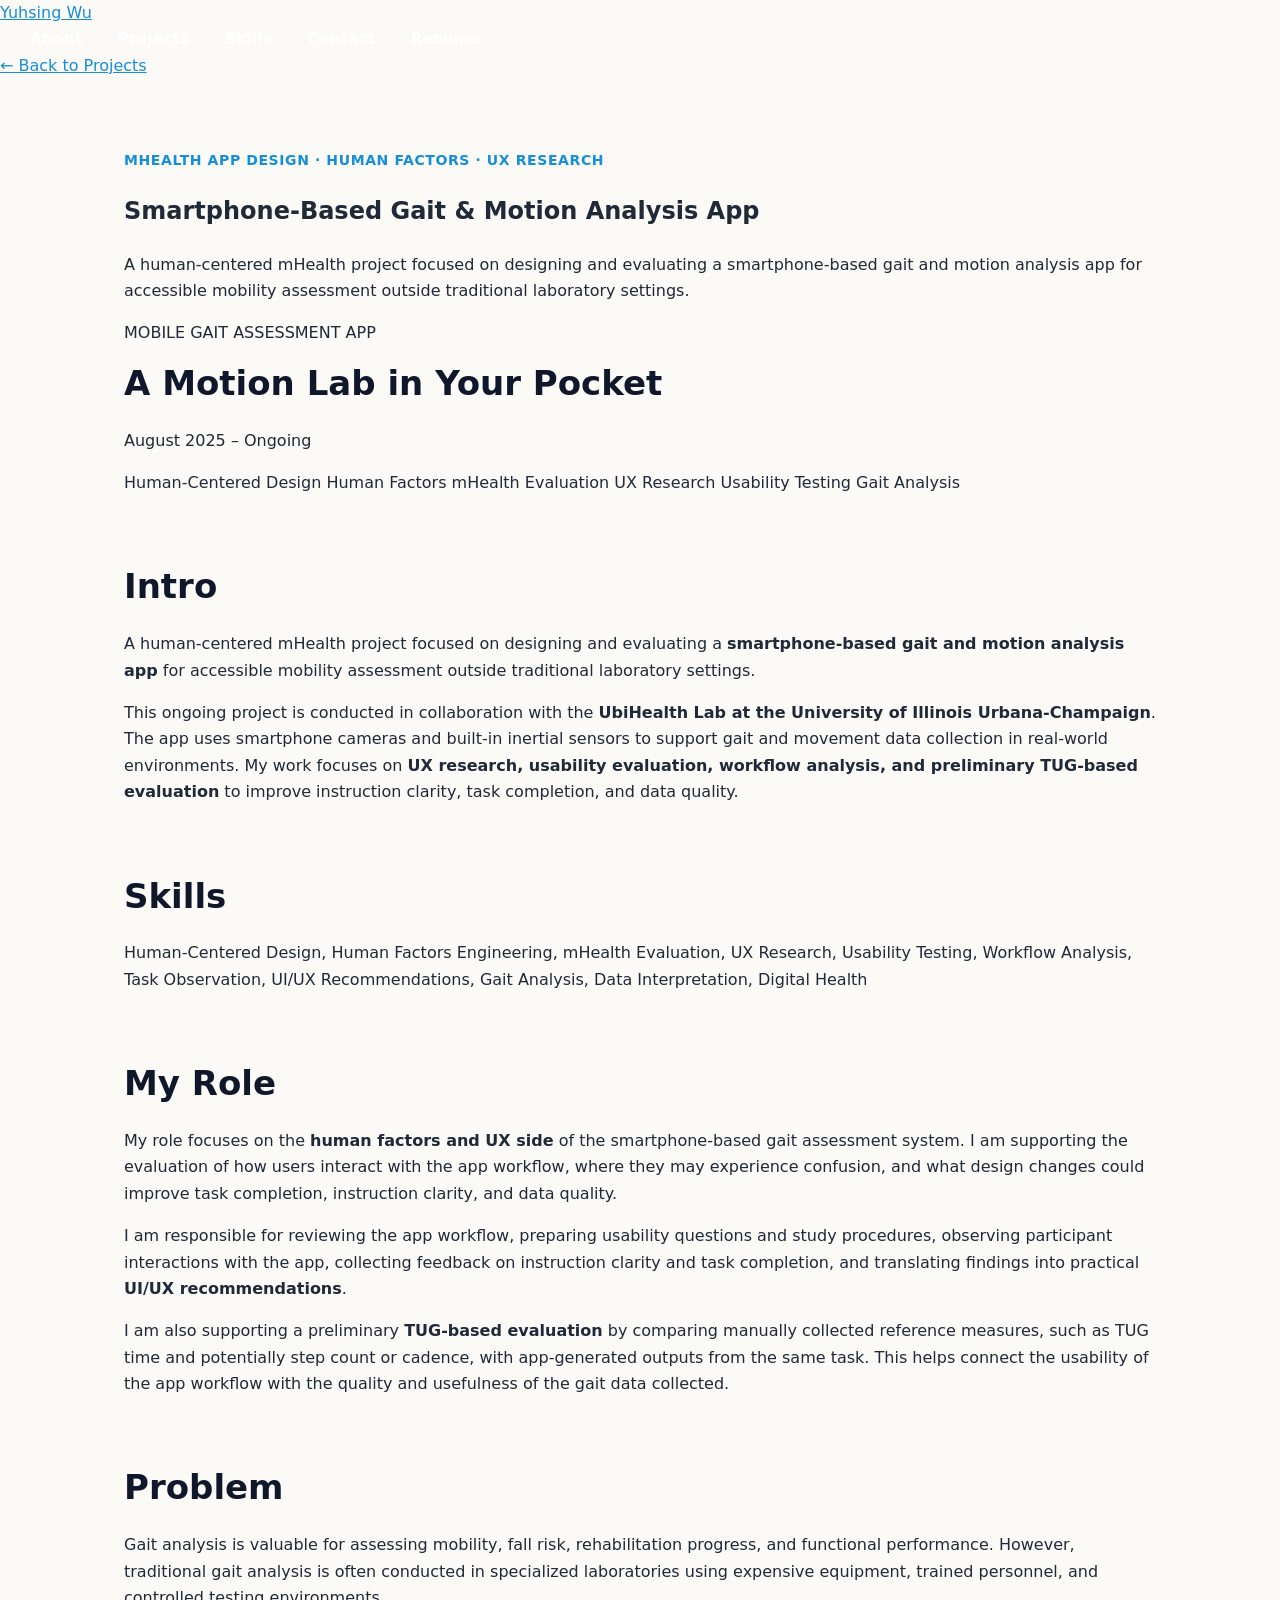
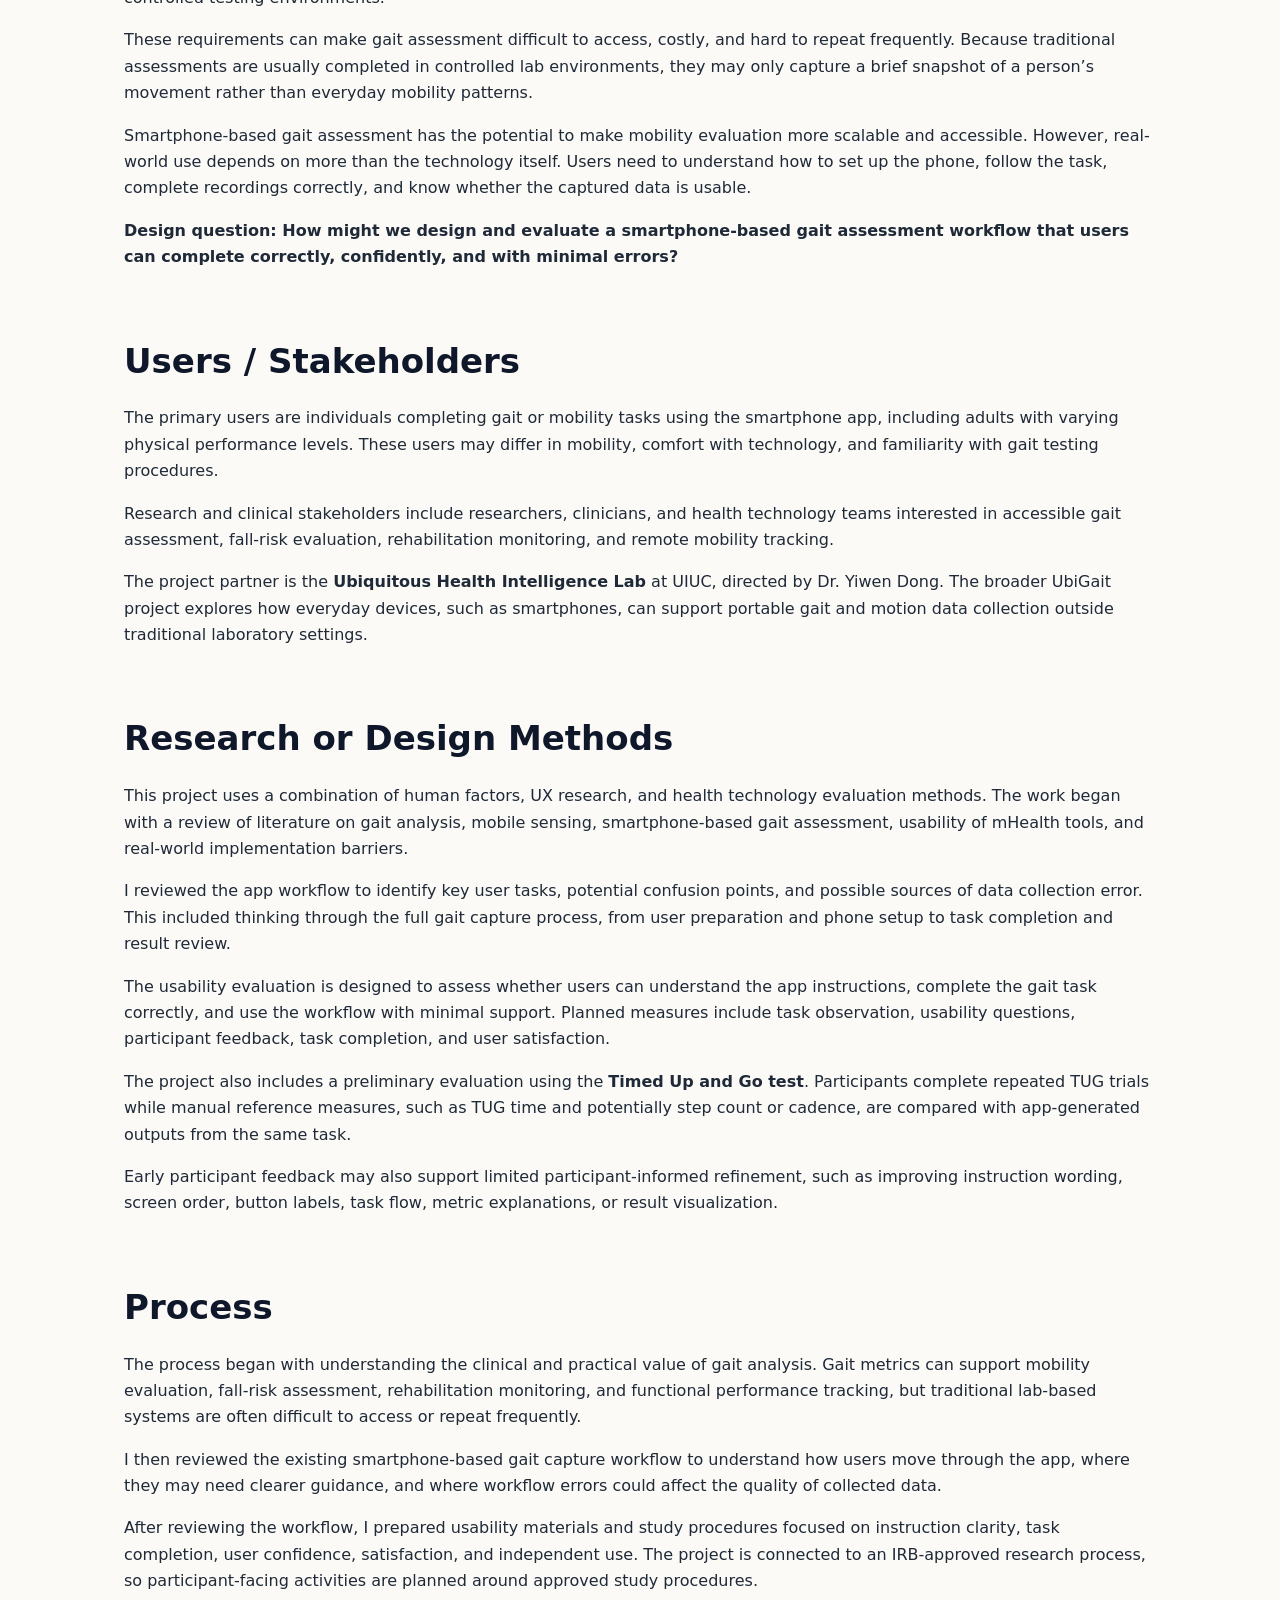
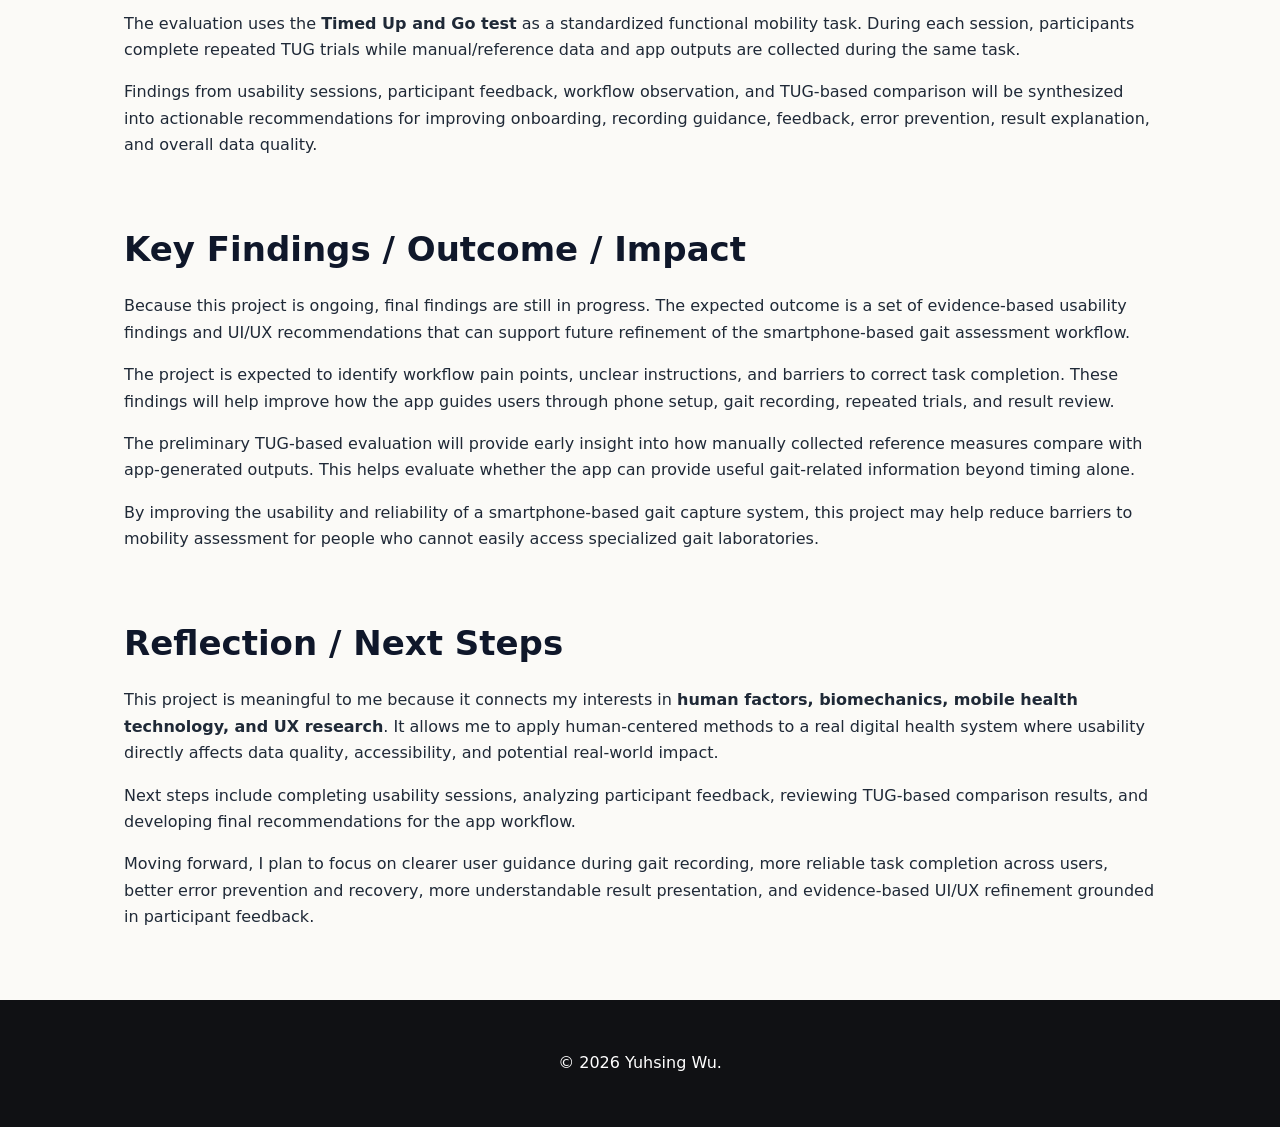
==== gait-motion.html @ b2c7449e "Create gait-motion.html" ====
<!DOCTYPE html>
<html lang="en">
<head>
  <meta charset="UTF-8" />
  <meta name="viewport" content="width=device-width, initial-scale=1.0" />
  <title>Smartphone-Based Gait & Motion Analysis App | Yuhsing Wu</title>
  <link rel="stylesheet" href="style.css" />
</head>

<body>
  <header>
    <nav class="navbar">
      <a href="index.html" class="logo">Yuhsing Wu</a>
      <div class="nav-links">
        <a href="about.html">About</a>
        <a href="index.html#projects">Projects</a>
        <a href="index.html#skills">Skills</a>
        <a href="index.html#contact">Contact</a>
        <a href="resume.pdf" target="_blank">Resume</a>
      </div>
    </nav>
  </header>

  <main class="project-page">
    <a href="index.html#projects" class="back-link">← Back to Projects</a>

    <section class="project-hero">
      <p class="project-label">MHEALTH APP DESIGN · HUMAN FACTORS · UX RESEARCH</p>

      <h1>Smartphone-Based Gait & Motion Analysis App</h1>

      <p class="project-summary">
        A human-centered mHealth project focused on designing and evaluating a smartphone-based
        gait and motion analysis app for accessible mobility assessment outside traditional
        laboratory settings.
      </p>

      <div class="project-meta-card">
        <p class="project-type">MOBILE GAIT ASSESSMENT APP</p>
        <h2>A Motion Lab in Your Pocket</h2>
        <p>August 2025 – Ongoing</p>

        <div class="tag-list">
          <span>Human-Centered Design</span>
          <span>Human Factors</span>
          <span>mHealth Evaluation</span>
          <span>UX Research</span>
          <span>Usability Testing</span>
          <span>Gait Analysis</span>
        </div>
      </div>
    </section>

    <section class="project-section">
      <h2>Intro</h2>

      <p>
        A human-centered mHealth project focused on designing and evaluating a
        <strong>smartphone-based gait and motion analysis app</strong> for accessible mobility
        assessment outside traditional laboratory settings.
      </p>

      <p>
        This ongoing project is conducted in collaboration with the
        <strong>UbiHealth Lab at the University of Illinois Urbana-Champaign</strong>. The app
        uses smartphone cameras and built-in inertial sensors to support gait and movement data
        collection in real-world environments. My work focuses on
        <strong>UX research, usability evaluation, workflow analysis, and preliminary
        TUG-based evaluation</strong> to improve instruction clarity, task completion, and data
        quality.
      </p>
    </section>

    <section class="project-section">
      <h2>Skills</h2>

      <p>
        Human-Centered Design, Human Factors Engineering, mHealth Evaluation, UX Research,
        Usability Testing, Workflow Analysis, Task Observation, UI/UX Recommendations, Gait
        Analysis, Data Interpretation, Digital Health
      </p>
    </section>

    <section class="project-section">
      <h2>My Role</h2>

      <p>
        My role focuses on the <strong>human factors and UX side</strong> of the
        smartphone-based gait assessment system. I am supporting the evaluation of how users
        interact with the app workflow, where they may experience confusion, and what design
        changes could improve task completion, instruction clarity, and data quality.
      </p>

      <p>
        I am responsible for reviewing the app workflow, preparing usability questions and study
        procedures, observing participant interactions with the app, collecting feedback on
        instruction clarity and task completion, and translating findings into practical
        <strong>UI/UX recommendations</strong>.
      </p>

      <p>
        I am also supporting a preliminary <strong>TUG-based evaluation</strong> by comparing
        manually collected reference measures, such as TUG time and potentially step count or
        cadence, with app-generated outputs from the same task. This helps connect the usability
        of the app workflow with the quality and usefulness of the gait data collected.
      </p>
    </section>

    <section class="project-section">
      <h2>Problem</h2>

      <p>
        Gait analysis is valuable for assessing mobility, fall risk, rehabilitation progress, and
        functional performance. However, traditional gait analysis is often conducted in
        specialized laboratories using expensive equipment, trained personnel, and controlled
        testing environments.
      </p>

      <p>
        These requirements can make gait assessment difficult to access, costly, and hard to
        repeat frequently. Because traditional assessments are usually completed in controlled
        lab environments, they may only capture a brief snapshot of a person’s movement rather
        than everyday mobility patterns.
      </p>

      <p>
        Smartphone-based gait assessment has the potential to make mobility evaluation more
        scalable and accessible. However, real-world use depends on more than the technology
        itself. Users need to understand how to set up the phone, follow the task, complete
        recordings correctly, and know whether the captured data is usable.
      </p>

      <p>
        <strong>
          Design question: How might we design and evaluate a smartphone-based gait assessment
          workflow that users can complete correctly, confidently, and with minimal errors?
        </strong>
      </p>
    </section>

    <section class="project-section">
      <h2>Users / Stakeholders</h2>

      <p>
        The primary users are individuals completing gait or mobility tasks using the smartphone
        app, including adults with varying physical performance levels. These users may differ in
        mobility, comfort with technology, and familiarity with gait testing procedures.
      </p>

      <p>
        Research and clinical stakeholders include researchers, clinicians, and health technology
        teams interested in accessible gait assessment, fall-risk evaluation, rehabilitation
        monitoring, and remote mobility tracking.
      </p>

      <p>
        The project partner is the <strong>Ubiquitous Health Intelligence Lab</strong> at UIUC,
        directed by Dr. Yiwen Dong. The broader UbiGait project explores how everyday devices,
        such as smartphones, can support portable gait and motion data collection outside
        traditional laboratory settings.
      </p>
    </section>

    <section class="project-section">
      <h2>Research or Design Methods</h2>

      <p>
        This project uses a combination of human factors, UX research, and health technology
        evaluation methods. The work began with a review of literature on gait analysis,
        mobile sensing, smartphone-based gait assessment, usability of mHealth tools, and
        real-world implementation barriers.
      </p>

      <p>
        I reviewed the app workflow to identify key user tasks, potential confusion points, and
        possible sources of data collection error. This included thinking through the full gait
        capture process, from user preparation and phone setup to task completion and result
        review.
      </p>

      <p>
        The usability evaluation is designed to assess whether users can understand the app
        instructions, complete the gait task correctly, and use the workflow with minimal support.
        Planned measures include task observation, usability questions, participant feedback,
        task completion, and user satisfaction.
      </p>

      <p>
        The project also includes a preliminary evaluation using the
        <strong>Timed Up and Go test</strong>. Participants complete repeated TUG trials while
        manual reference measures, such as TUG time and potentially step count or cadence, are
        compared with app-generated outputs from the same task.
      </p>

      <p>
        Early participant feedback may also support limited participant-informed refinement,
        such as improving instruction wording, screen order, button labels, task flow, metric
        explanations, or result visualization.
      </p>
    </section>

    <section class="project-section">
      <h2>Process</h2>

      <p>
        The process began with understanding the clinical and practical value of gait analysis.
        Gait metrics can support mobility evaluation, fall-risk assessment, rehabilitation
        monitoring, and functional performance tracking, but traditional lab-based systems are
        often difficult to access or repeat frequently.
      </p>

      <p>
        I then reviewed the existing smartphone-based gait capture workflow to understand how
        users move through the app, where they may need clearer guidance, and where workflow
        errors could affect the quality of collected data.
      </p>

      <p>
        After reviewing the workflow, I prepared usability materials and study procedures focused
        on instruction clarity, task completion, user confidence, satisfaction, and independent
        use. The project is connected to an IRB-approved research process, so participant-facing
        activities are planned around approved study procedures.
      </p>

      <p>
        The evaluation uses the <strong>Timed Up and Go test</strong> as a standardized
        functional mobility task. During each session, participants complete repeated TUG trials
        while manual/reference data and app outputs are collected during the same task.
      </p>

      <p>
        Findings from usability sessions, participant feedback, workflow observation, and
        TUG-based comparison will be synthesized into actionable recommendations for improving
        onboarding, recording guidance, feedback, error prevention, result explanation, and
        overall data quality.
      </p>
    </section>

    <section class="project-section">
      <h2>Key Findings / Outcome / Impact</h2>

      <p>
        Because this project is ongoing, final findings are still in progress. The expected outcome
        is a set of evidence-based usability findings and UI/UX recommendations that can support
        future refinement of the smartphone-based gait assessment workflow.
      </p>

      <p>
        The project is expected to identify workflow pain points, unclear instructions, and barriers
        to correct task completion. These findings will help improve how the app guides users
        through phone setup, gait recording, repeated trials, and result review.
      </p>

      <p>
        The preliminary TUG-based evaluation will provide early insight into how manually
        collected reference measures compare with app-generated outputs. This helps evaluate
        whether the app can provide useful gait-related information beyond timing alone.
      </p>

      <p>
        By improving the usability and reliability of a smartphone-based gait capture system, this
        project may help reduce barriers to mobility assessment for people who cannot easily
        access specialized gait laboratories.
      </p>
    </section>

    <section class="project-section">
      <h2>Reflection / Next Steps</h2>

      <p>
        This project is meaningful to me because it connects my interests in
        <strong>human factors, biomechanics, mobile health technology, and UX research</strong>.
        It allows me to apply human-centered methods to a real digital health system where
        usability directly affects data quality, accessibility, and potential real-world impact.
      </p>

      <p>
        Next steps include completing usability sessions, analyzing participant feedback,
        reviewing TUG-based comparison results, and developing final recommendations for the
        app workflow.
      </p>

      <p>
        Moving forward, I plan to focus on clearer user guidance during gait recording, more
        reliable task completion across users, better error prevention and recovery, more
        understandable result presentation, and evidence-based UI/UX refinement grounded in
        participant feedback.
      </p>
    </section>
  </main>

  <footer>
    <p>© 2026 Yuhsing Wu.</p>
  </footer>
</body>
</html>
---- style.css ----
:root {
  --dark: #0f172a;
  --text: #1f2937;
  --muted: #64748b;
  --blue: #168ed8;
  --light-blue: #e0f2fe;
  --cream: #fbfaf7;
  --card: #ffffff;
  --border: #e5e7eb;
}

* {
  box-sizing: border-box;
}

html {
  scroll-behavior: smooth;
}

body {
  margin: 0;
  font-family: "Arima", system-ui, sans-serif;
  line-height: 1.65;
  color: var(--text);
  background-color: var(--cream);
}

.top-nav {
  background-color: #101114;
  padding: 22px 8%;
  display: flex;
  justify-content: space-between;
  align-items: center;
  position: sticky;
  top: 0;
  z-index: 20;
  box-shadow: 0 4px 20px rgba(15, 23, 42, 0.12);
}

.nav-brand {
  color: white;
  font-size: 23px;
  font-weight: 600;
  letter-spacing: 0.5px;
}

.nav-links a {
  margin-left: 30px;
  text-decoration: none;
  color: white;
  font-weight: 600;
  font-size: 15px;
  letter-spacing: 0.4px;
  transition: color 0.2s ease;
}

.nav-links a:hover {
  color: var(--blue);
}

.hero {
  min-height: 78vh;
  padding: 85px 8% 75px;
  display: grid;
  grid-template-columns: 1.05fr 0.95fr;
  gap: 60px;
  align-items: center;
  background:
    radial-gradient(circle at top left, rgba(22, 142, 216, 0.12), transparent 34%),
    linear-gradient(135deg, #ffffff 0%, #f5fbff 55%, #eef8ff 100%);
}

.hero-text {
  text-align: left;
}

.eyebrow {
  color: var(--blue);
  font-size: 16px;
  font-weight: 700;
  letter-spacing: 0.8px;
  text-transform: uppercase;
  margin-bottom: 14px;
}

.hero h1 {
  font-size: 58px;
  line-height: 1.08;
  margin: 0 0 22px;
  color: var(--dark);
  font-weight: 700;
}

.hero p {
  font-size: 20px;
  max-width: 700px;
  color: #334155;
  margin-bottom: 0;
}

.hero-buttons {
  margin-top: 30px;
  display: flex;
  gap: 14px;
  flex-wrap: wrap;
}

.button {
  display: inline-block;
  padding: 12px 22px;
  background-color: var(--blue);
  color: white;
  text-decoration: none;
  border-radius: 999px;
  font-weight: 700;
  box-shadow: 0 10px 24px rgba(22, 142, 216, 0.25);
  transition: transform 0.2s ease, box-shadow 0.2s ease, background-color 0.2s ease;
}

.button:hover {
  background-color: #0f7fc5;
  transform: translateY(-2px);
  box-shadow: 0 14px 30px rgba(22, 142, 216, 0.32);
}

.button.secondary {
  background-color: white;
  color: var(--dark);
  border: 1px solid var(--border);
  box-shadow: none;
}

.button.secondary:hover {
  background-color: #f8fafc;
  box-shadow: 0 10px 24px rgba(15, 23, 42, 0.08);
}

.hero-image {
  position: relative;
  display: flex;
  justify-content: center;
}

.profile-photo {
  position: relative;
  z-index: 1;
  width: 100%;
  max-width: 380px;
  height: 460px;
  object-fit: cover;
  object-position: center top;
  display: block;
  border-radius: 32px;
  box-shadow: 0 18px 45px rgba(15, 23, 42, 0.18);
  border: 6px solid white;
}

section {
  max-width: 1080px;
  margin: 70px auto;
  padding: 0 24px;
  scroll-margin-top: 110px;
}

.section-label {
  color: var(--blue);
  font-weight: 700;
  letter-spacing: 0.6px;
  text-transform: uppercase;
  font-size: 15px;
  margin-bottom: 6px;
}

h2 {
  color: var(--dark);
  font-size: 34px;
  line-height: 1.2;
  margin: 0 0 24px;
}

.card {
  background: var(--card);
  padding: 28px;
  margin: 22px 0;
  border-radius: 22px;
  box-shadow: 0 10px 28px rgba(15, 23, 42, 0.07);
  border: 1px solid rgba(226, 232, 240, 0.8);
}

.card h3 {
  margin-top: 0;
  color: #1e3a8a;
  font-size: 24px;
  line-height: 1.25;
}

.card h3 a {
  color: #1e3a8a;
  text-decoration: none;
}

.card h3 a:hover {
  color: var(--blue);
}

.project-card {
  transition: transform 0.2s ease, box-shadow 0.2s ease;
}

.project-card:hover {
  transform: translateY(-4px);
  box-shadow: 0 16px 36px rgba(15, 23, 42, 0.11);
}

.tag {
  display: inline-block;
  background-color: var(--light-blue);
  color: #075985;
  padding: 6px 12px;
  border-radius: 999px;
  font-size: 14px;
  font-weight: 600;
  margin: 5px 5px 5px 0;
}

.project-link {
  display: inline-block;
  margin-top: 18px;
  font-weight: 700;
  text-decoration: none;
  color: var(--blue);
}

.project-link:hover {
  text-decoration: underline;
}

.projects-grid {
  display: grid;
  grid-template-columns: 1fr;
  gap: 22px;
}

.skills-grid {
  display: grid;
  grid-template-columns: repeat(auto-fit, minmax(230px, 1fr));
  gap: 20px;
}

.skill-box {
  background: white;
  padding: 24px;
  border-radius: 22px;
  box-shadow: 0 10px 28px rgba(15, 23, 42, 0.07);
  border: 1px solid rgba(226, 232, 240, 0.8);
}

.skill-box h3 {
  margin-top: 0;
  margin-bottom: 18px;
  color: #1e3a8a;
  font-size: 21px;
}

.contact-card a {
  font-weight: 600;
}

footer {
  text-align: center;
  padding: 34px 20px;
  background-color: #101114;
  color: white;
  margin-top: 70px;
}

a {
  color: var(--blue);
}

/* Button wrapper for additional human factors work */
.more-projects-button-wrap {
  text-align: center;
  margin-top: 32px;
}

/* Additional Human Factors Work Page */

.page-hero {
  max-width: 1080px;
  margin: 70px auto 40px;
  padding: 0 24px;
}

.page-hero h1 {
  font-size: 44px;
  line-height: 1.12;
  margin: 0 0 18px;
  color: var(--dark);
}

.hero-description {
  max-width: 820px;
  font-size: 19px;
  color: #334155;
  margin: 0;
}

.hf-button {
  font-size: 20px;
  padding: 18px 30px;
  min-width: 340px;
  text-align: center;
}

.hf-projects-section {
  max-width: 1080px;
  margin: 40px auto 90px;
  padding: 0 24px;
  display: flex;
  flex-direction: column;
  gap: 34px;
}

.hf-project-card {
  background: var(--card);
  padding: 34px;
  border-radius: 24px;
  box-shadow: 0 10px 28px rgba(15, 23, 42, 0.07);
  border: 1px solid rgba(226, 232, 240, 0.8);
}

.project-header {
  display: flex;
  justify-content: space-between;
  gap: 24px;
  align-items: flex-start;
  margin-bottom: 20px;
}

.project-label {
  color: var(--blue);
  font-weight: 700;
  letter-spacing: 0.6px;
  text-transform: uppercase;
  font-size: 14px;
  margin: 0 0 8px;
}

.project-header h2 {
  font-size: 32px;
  margin: 0;
  color: var(--dark);
}

.project-timeline {
  color: var(--muted);
  font-weight: 600;
  white-space: nowrap;
  margin: 6px 0 0;
}

.project-meta {
  display: flex;
  flex-wrap: wrap;
  gap: 9px;
  margin: 18px 0 30px;
}

.project-meta span {
  display: inline-block;
  background-color: var(--light-blue);
  color: #075985;
  padding: 6px 12px;
  border-radius: 999px;
  font-size: 14px;
  font-weight: 600;
}

.project-content h3 {
  margin-top: 28px;
  margin-bottom: 10px;
  color: #1e3a8a;
  font-size: 22px;
}

.project-content p {
  color: var(--text);
  line-height: 1.72;
  margin: 0 0 18px;
}

mark {
  background: #fff2a8;
  color: inherit;
  padding: 0 4px;
  border-radius: 4px;
}

.text-link {
  display: inline-block;
  margin-top: 14px;
  font-weight: 700;
  text-decoration: none;
  color: var(--blue);
}

.text-link:hover {
  text-decoration: underline;
}

.back-link-wrap {
  max-width: 1080px;
  margin: 36px auto 0;
  padding: 0 24px;
}

/* ===== Hospital LOS Gallery ===== */

#los-gallery {
  width: 100%;
  max-width: 100%;
  margin: 30px 0 42px;
}

#los-gallery figure {
  margin: 0;
}

/* Rough sketches side by side */
#los-gallery .los-rough-row {
  display: grid;
  grid-template-columns: repeat(2, minmax(0, 1fr));
  gap: 24px;
  width: 100%;
  margin: 28px 0 14px;
  align-items: start;
}

#los-gallery .los-rough-card {
  width: 100%;
}

#los-gallery .los-rough-card img {
  width: 100%;
  height: 320px;
  object-fit: contain;
  object-position: center;
  display: block;
  background: #ffffff;
  border: 1px solid var(--border);
  border-radius: 18px;
  padding: 12px;
}

/* Midpoint + Final prototypes controlled size */
#los-gallery .los-single-image {
  margin-top: 36px;
}

#los-gallery .los-single-image img {
  width: 100%;
  max-width: 100%;
  height: 430px;
  object-fit: contain;
  object-position: center;
  display: block;
  background: #ffffff;
  border: 1px solid var(--border);
  border-radius: 18px;
  padding: 12px;
}

/* Captions */
#los-gallery .los-gallery-caption,
#los-gallery figcaption {
  font-size: 0.95rem;
  line-height: 1.6;
  color: #475569;
  margin-top: 12px;
}

/* Mobile */
@media (max-width: 850px) {
  .top-nav {
    flex-direction: column;
    gap: 12px;
    padding: 18px 20px;
  }

  .nav-links {
    text-align: center;
  }

  .nav-links a {
    margin: 0 8px;
    font-size: 14px;
  }

  .hero {
    grid-template-columns: 1fr;
    text-align: center;
    padding: 60px 24px;
  }

  .hero-text {
    text-align: center;
  }

  .hero h1 {
    font-size: 42px;
  }

  .hero p {
    font-size: 18px;
    margin-left: auto;
    margin-right: auto;
  }

  .hero-buttons {
    justify-content: center;
  }

  .hero-image {
    position: relative;
    display: flex;
    justify-content: center;
  }

  .profile-photo {
    position: relative;
    z-index: 1;
  }

  section {
    margin: 55px auto;
  }

  .skill-box ul {
    margin: 0;
    padding-left: 22px;
  }

  .skill-box li {
    margin-bottom: 6px;
    line-height: 1.35;
  }

  .page-hero h1 {
    font-size: 36px;
  }

  .hero-description {
    font-size: 17px;
  }

  .project-header {
    flex-direction: column;
    gap: 8px;
  }

  .project-timeline {
    white-space: normal;
  }

  .hf-project-card {
    padding: 26px;
  }

  .project-header h2 {
    font-size: 28px;
  }

  #los-gallery .los-rough-row {
    grid-template-columns: 1fr;
  }

  #los-gallery .los-rough-card img,
  #los-gallery .los-single-image img {
    height: auto;
  }
}
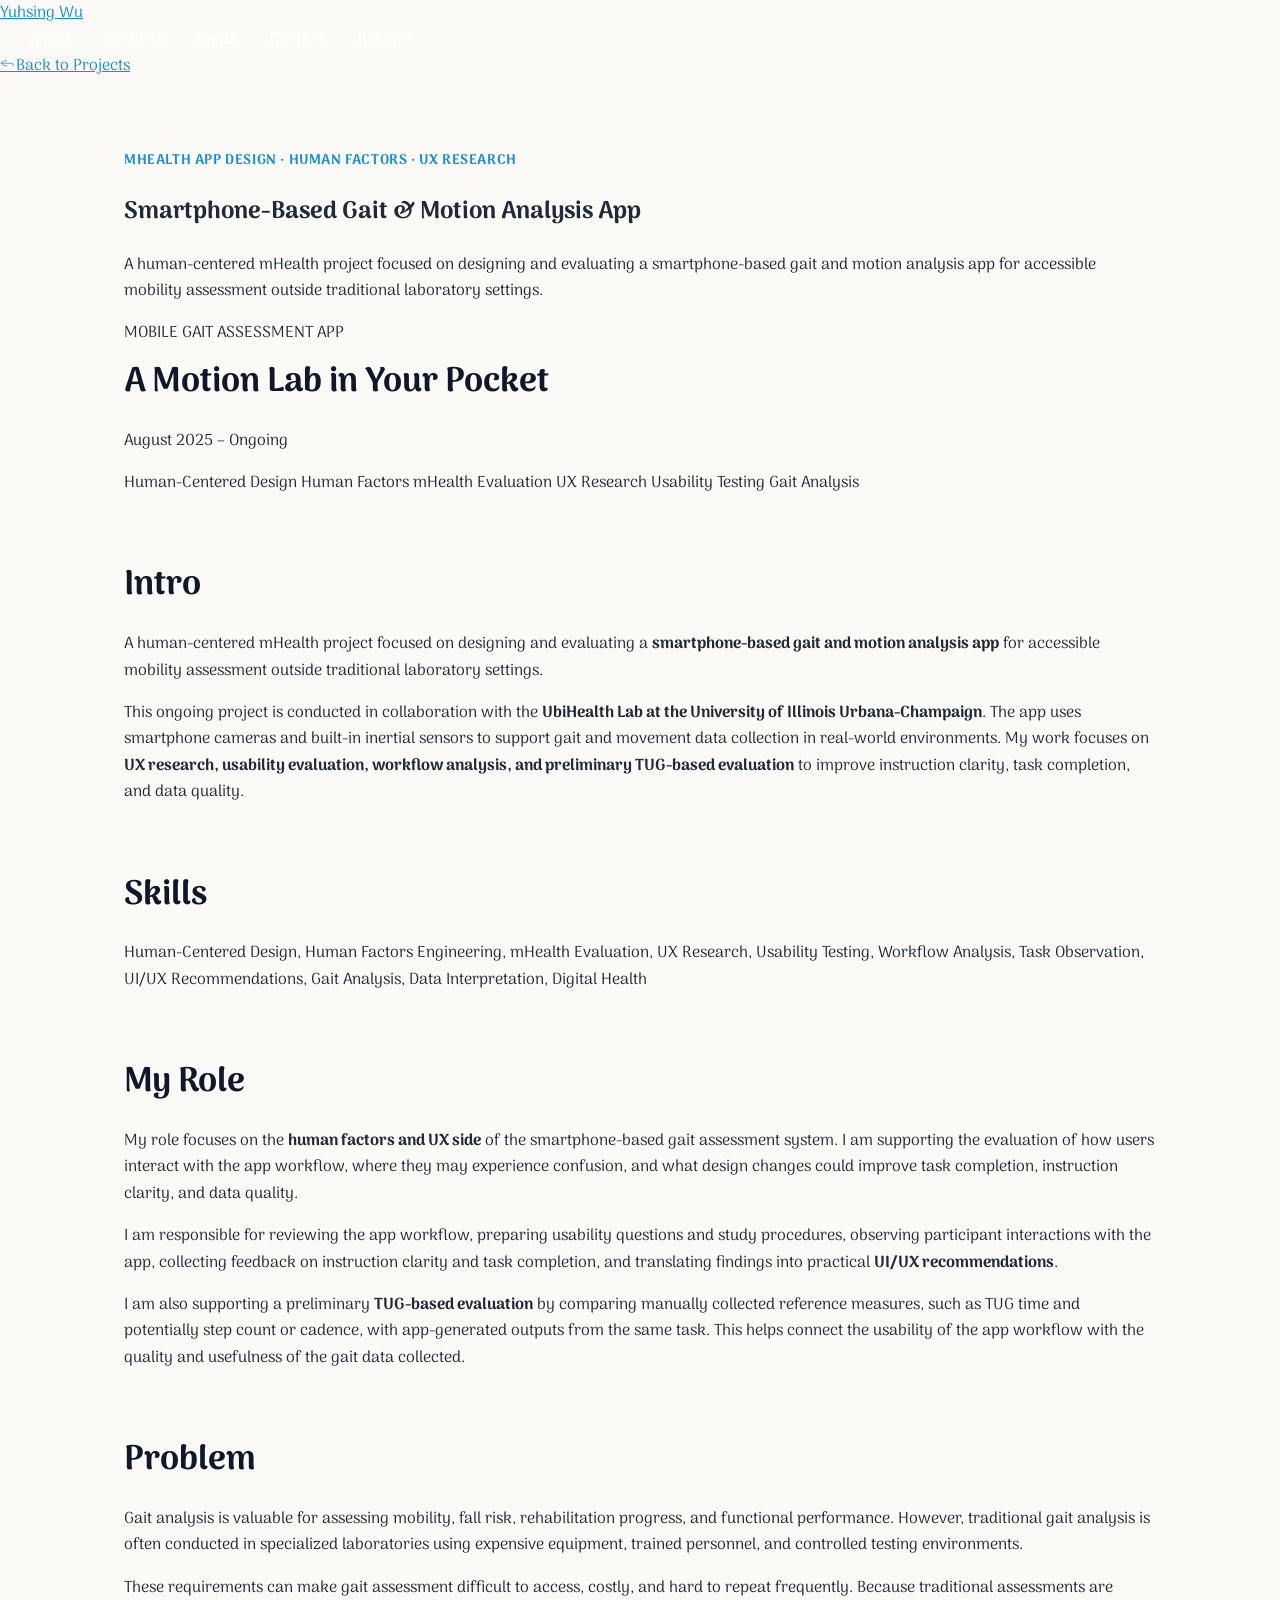
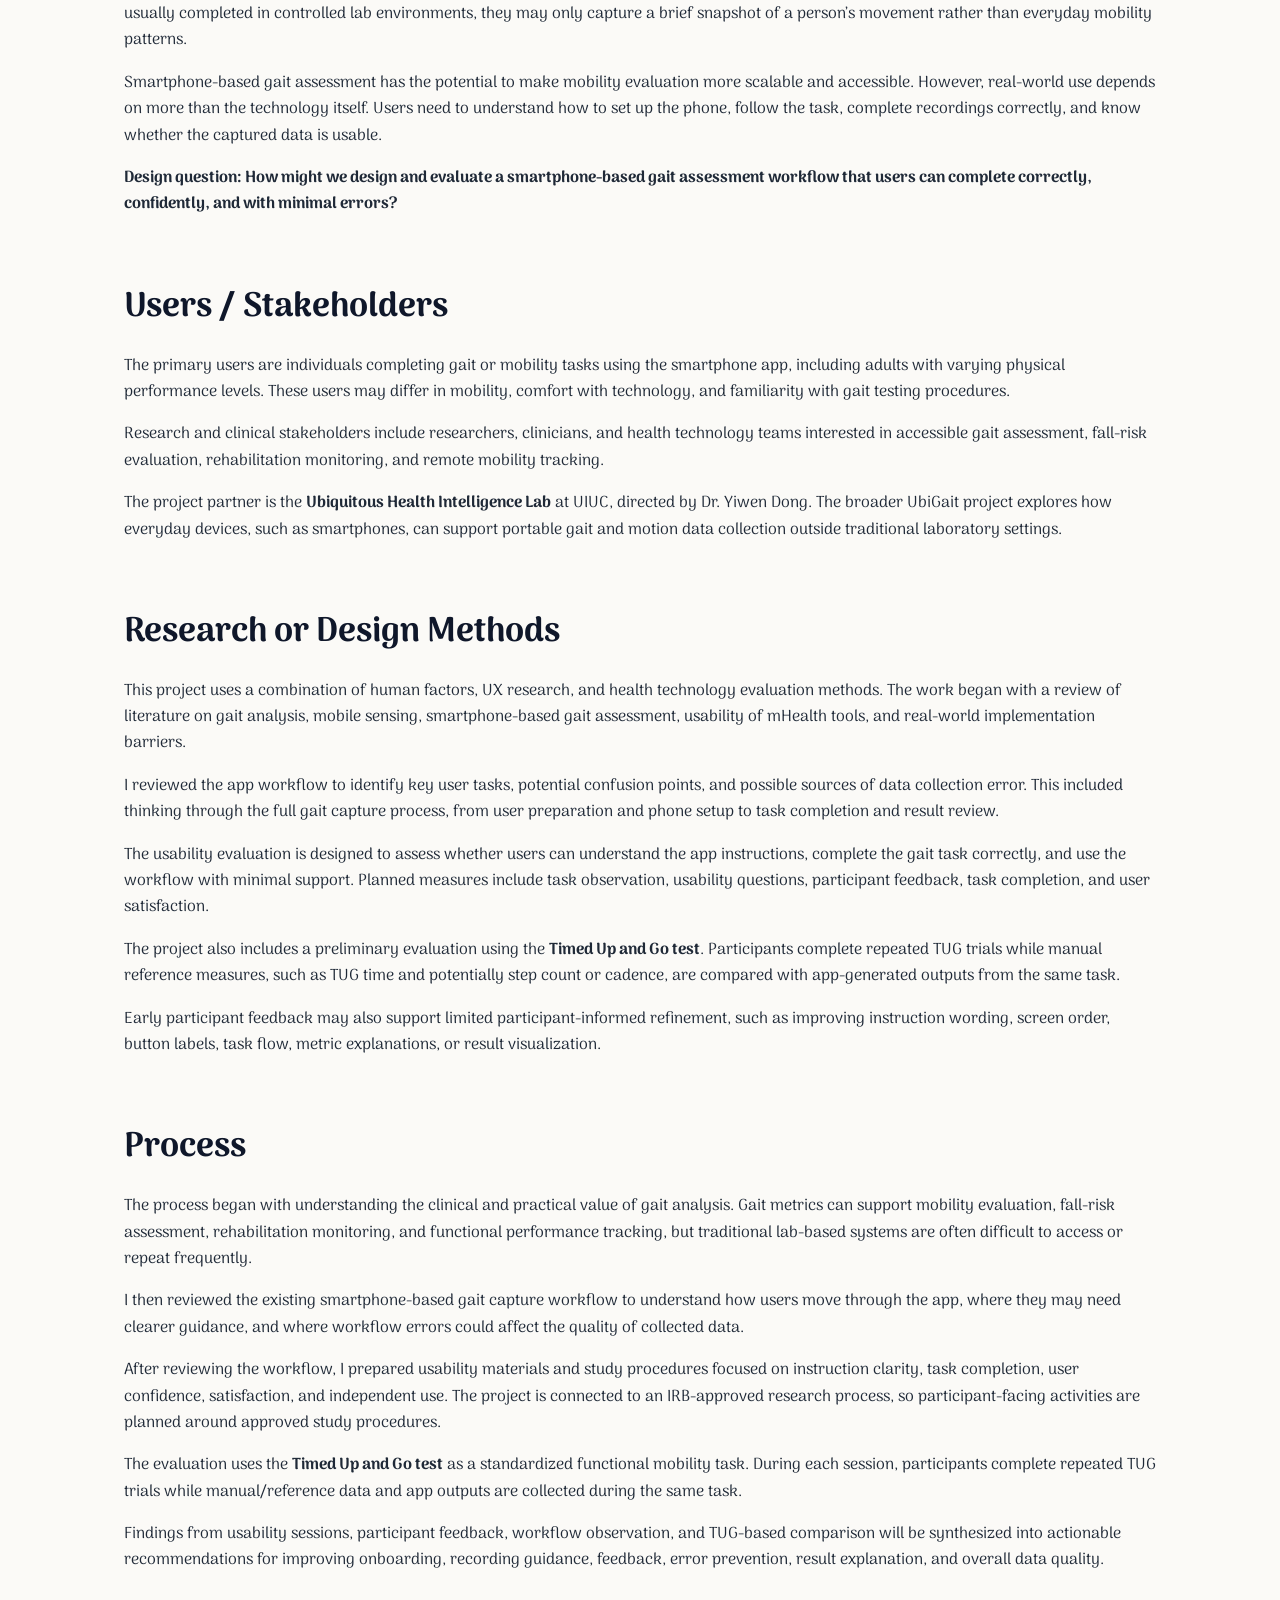
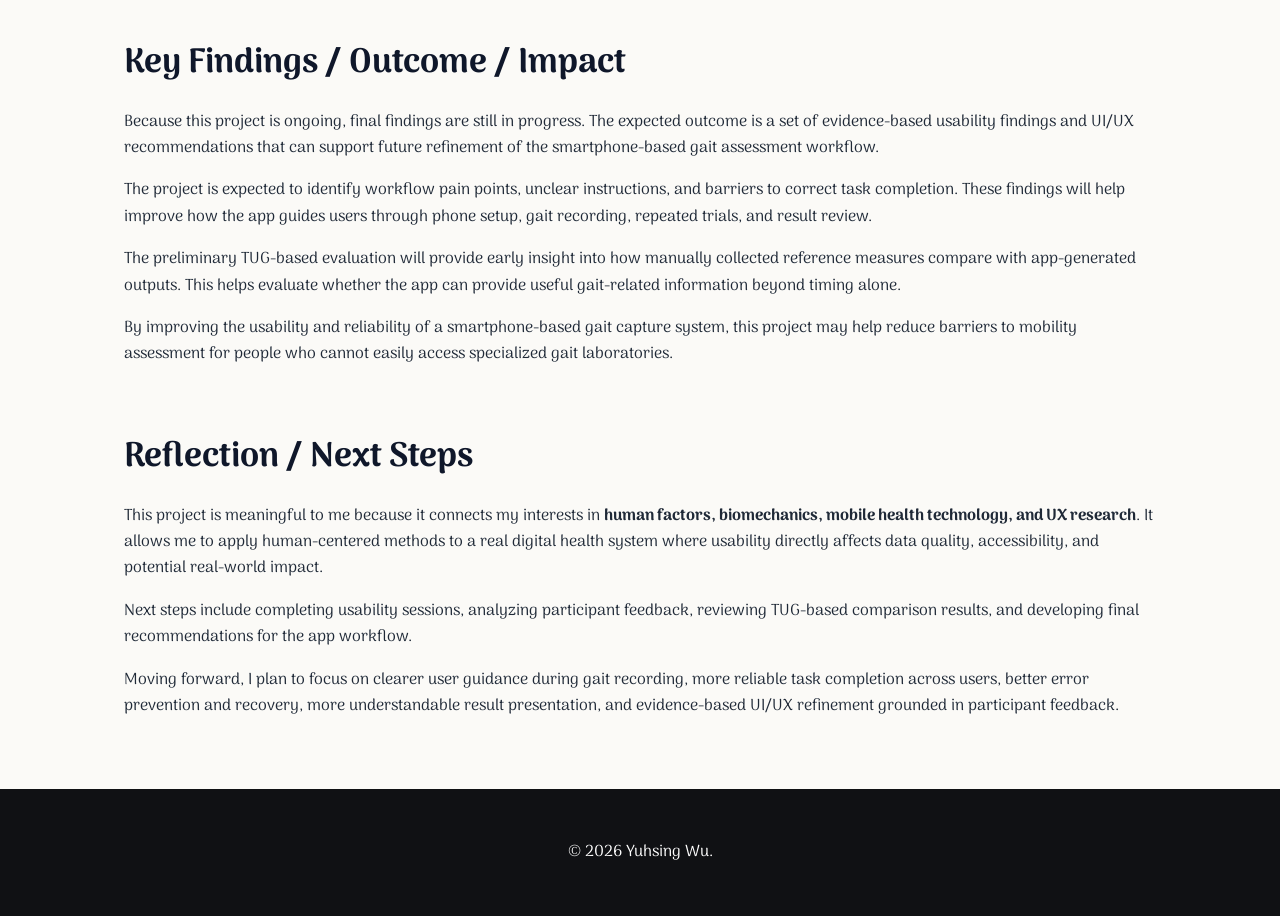
==== commit a4a330ce: "Update gait-motion.html" ====
--- a/gait-motion.html
+++ b/gait-motion.html
@@ -4,6 +4,11 @@
   <meta charset="UTF-8" />
   <meta name="viewport" content="width=device-width, initial-scale=1.0" />
   <title>Smartphone-Based Gait & Motion Analysis App | Yuhsing Wu</title>
+
+  <link rel="preconnect" href="https://fonts.googleapis.com">
+  <link rel="preconnect" href="https://fonts.gstatic.com" crossorigin>
+  <link href="https://fonts.googleapis.com/css2?family=Arima:wght@300;400;500;600;700&display=swap" rel="stylesheet">
+  
   <link rel="stylesheet" href="style.css" />
 </head>
 
--- a/style.css
+++ b/style.css
@@ -579,4 +579,147 @@
   #los-gallery .los-single-image img {
     height: auto;
   }
-}
+
+  /* ================================
+   Project Detail Page Styling
+   Used for MindfulMeals / Gait / LOS pages
+================================ */
+
+.project-page {
+  max-width: 1080px;
+  margin: 0 auto;
+  padding: 120px 24px 72px;
+}
+
+.back-link {
+  display: inline-block;
+  margin-bottom: 52px;
+  color: #0077b6;
+  font-size: 0.95rem;
+  text-decoration: none;
+}
+
+.back-link:hover {
+  text-decoration: underline;
+}
+
+.project-hero {
+  margin-bottom: 64px;
+}
+
+.project-label {
+  margin-bottom: 24px;
+  color: #0077b6;
+  font-size: 0.78rem;
+  font-weight: 700;
+  letter-spacing: 0.12em;
+  text-transform: uppercase;
+}
+
+.project-hero h1 {
+  max-width: 900px;
+  margin-bottom: 24px;
+  color: #0f172a;
+  font-size: clamp(2.1rem, 4vw, 3.4rem);
+  line-height: 1.1;
+  letter-spacing: 0.01em;
+}
+
+.project-summary {
+  max-width: 900px;
+  margin-bottom: 40px;
+  color: #334155;
+  font-size: 1.1rem;
+  line-height: 1.8;
+}
+
+.project-meta-card {
+  background: #f8fafc;
+  border: 1px solid #e2e8f0;
+  border-radius: 24px;
+  padding: 32px;
+  margin-top: 32px;
+  box-shadow: 0 18px 45px rgba(15, 23, 42, 0.06);
+}
+
+.project-type {
+  margin-bottom: 12px;
+  color: #64748b;
+  font-size: 0.78rem;
+  font-weight: 700;
+  letter-spacing: 0.12em;
+  text-transform: uppercase;
+}
+
+.project-meta-card h2 {
+  margin-bottom: 14px;
+  color: #0f172a;
+  font-size: clamp(1.6rem, 3vw, 2.4rem);
+  line-height: 1.2;
+}
+
+.project-meta-card p {
+  color: #475569;
+  font-size: 1rem;
+  line-height: 1.7;
+}
+
+.tag-list {
+  display: flex;
+  flex-wrap: wrap;
+  gap: 10px;
+  margin-top: 22px;
+}
+
+.tag-list span {
+  display: inline-flex;
+  align-items: center;
+  padding: 8px 14px;
+  background: #ffffff;
+  border: 1px solid #dbeafe;
+  border-radius: 999px;
+  color: #1e40af;
+  font-size: 0.86rem;
+  font-weight: 600;
+}
+
+.project-section {
+  margin-bottom: 56px;
+}
+
+.project-section h2 {
+  margin-bottom: 18px;
+  color: #0f172a;
+  font-size: clamp(1.55rem, 3vw, 2.2rem);
+  line-height: 1.25;
+}
+
+.project-section p {
+  max-width: 900px;
+  margin-bottom: 18px;
+  color: #334155;
+  font-size: 1.03rem;
+  line-height: 1.85;
+}
+
+.project-section strong {
+  color: #0f172a;
+  font-weight: 700;
+}
+
+@media (max-width: 768px) {
+  .project-page {
+    padding: 96px 20px 56px;
+  }
+
+  .project-meta-card {
+    padding: 24px;
+  }
+
+  .project-summary,
+  .project-section p {
+    font-size: 1rem;
+  }
+}
+  
+}
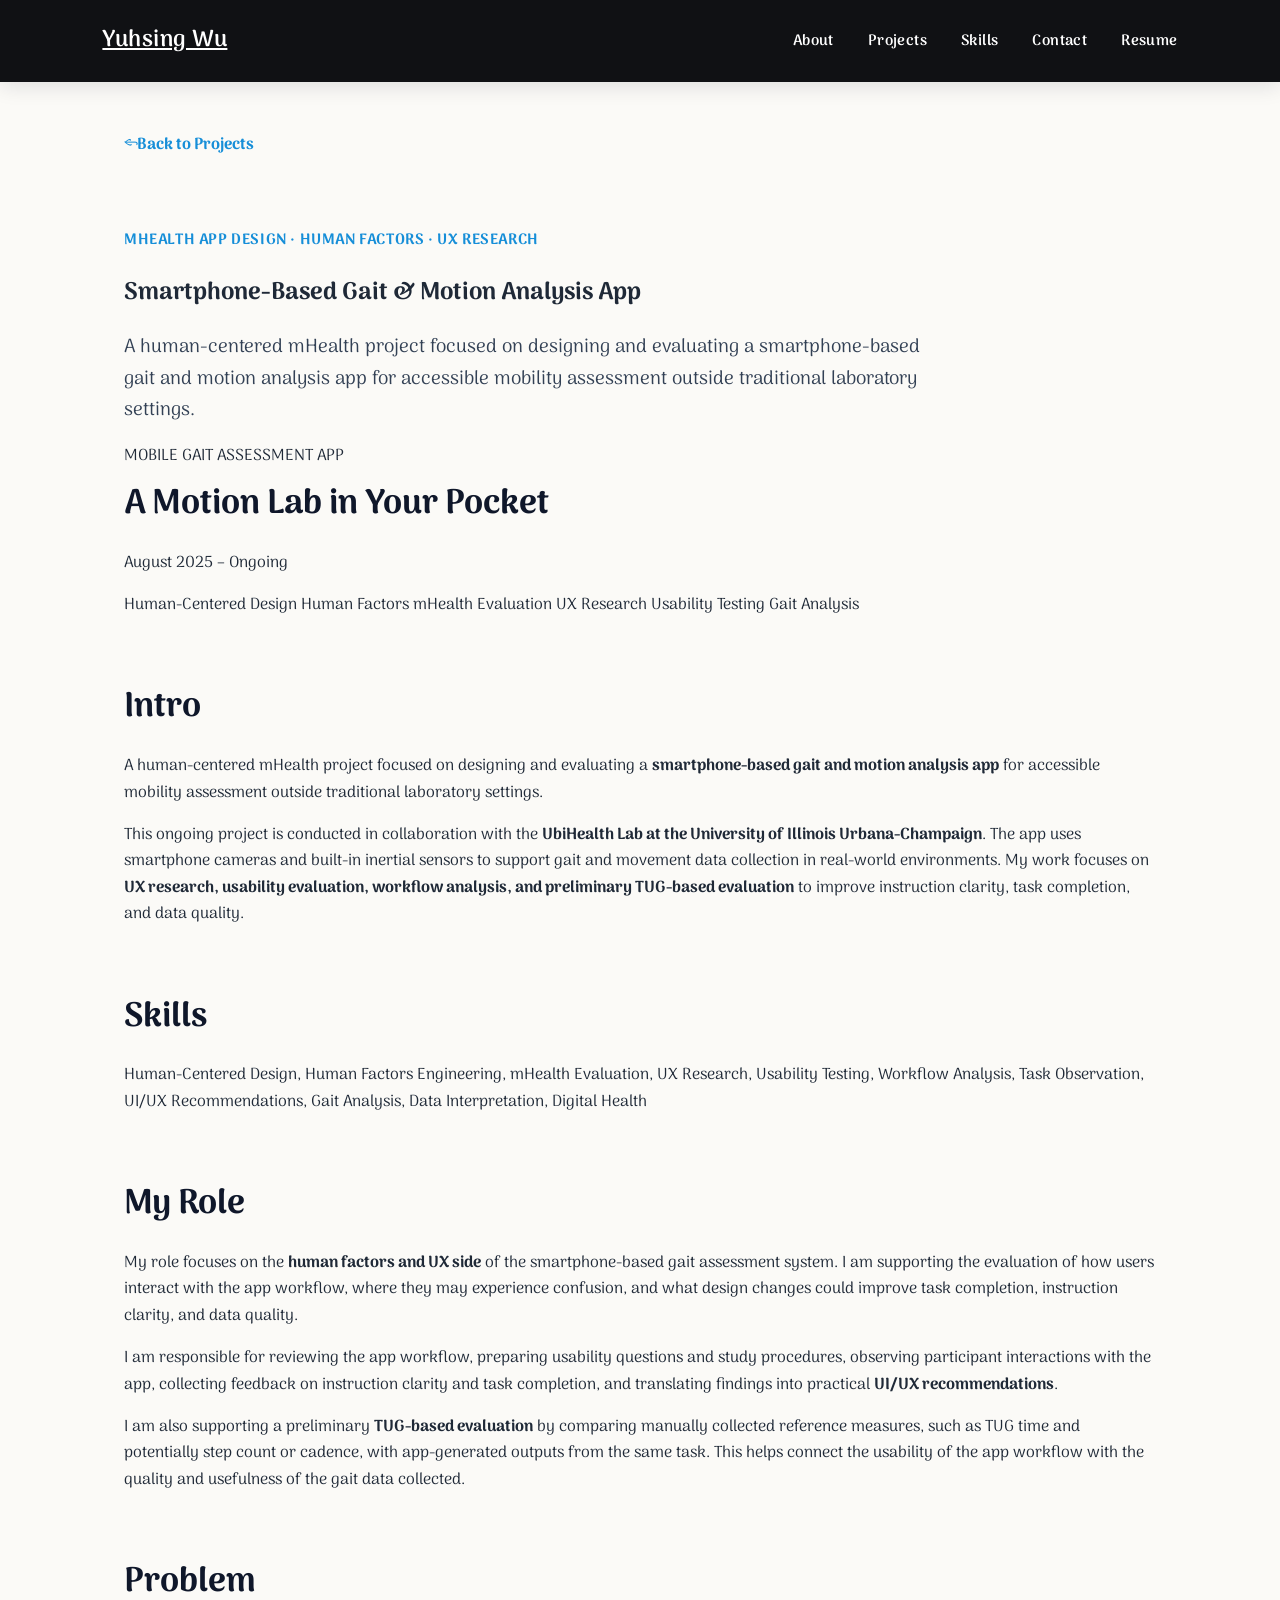
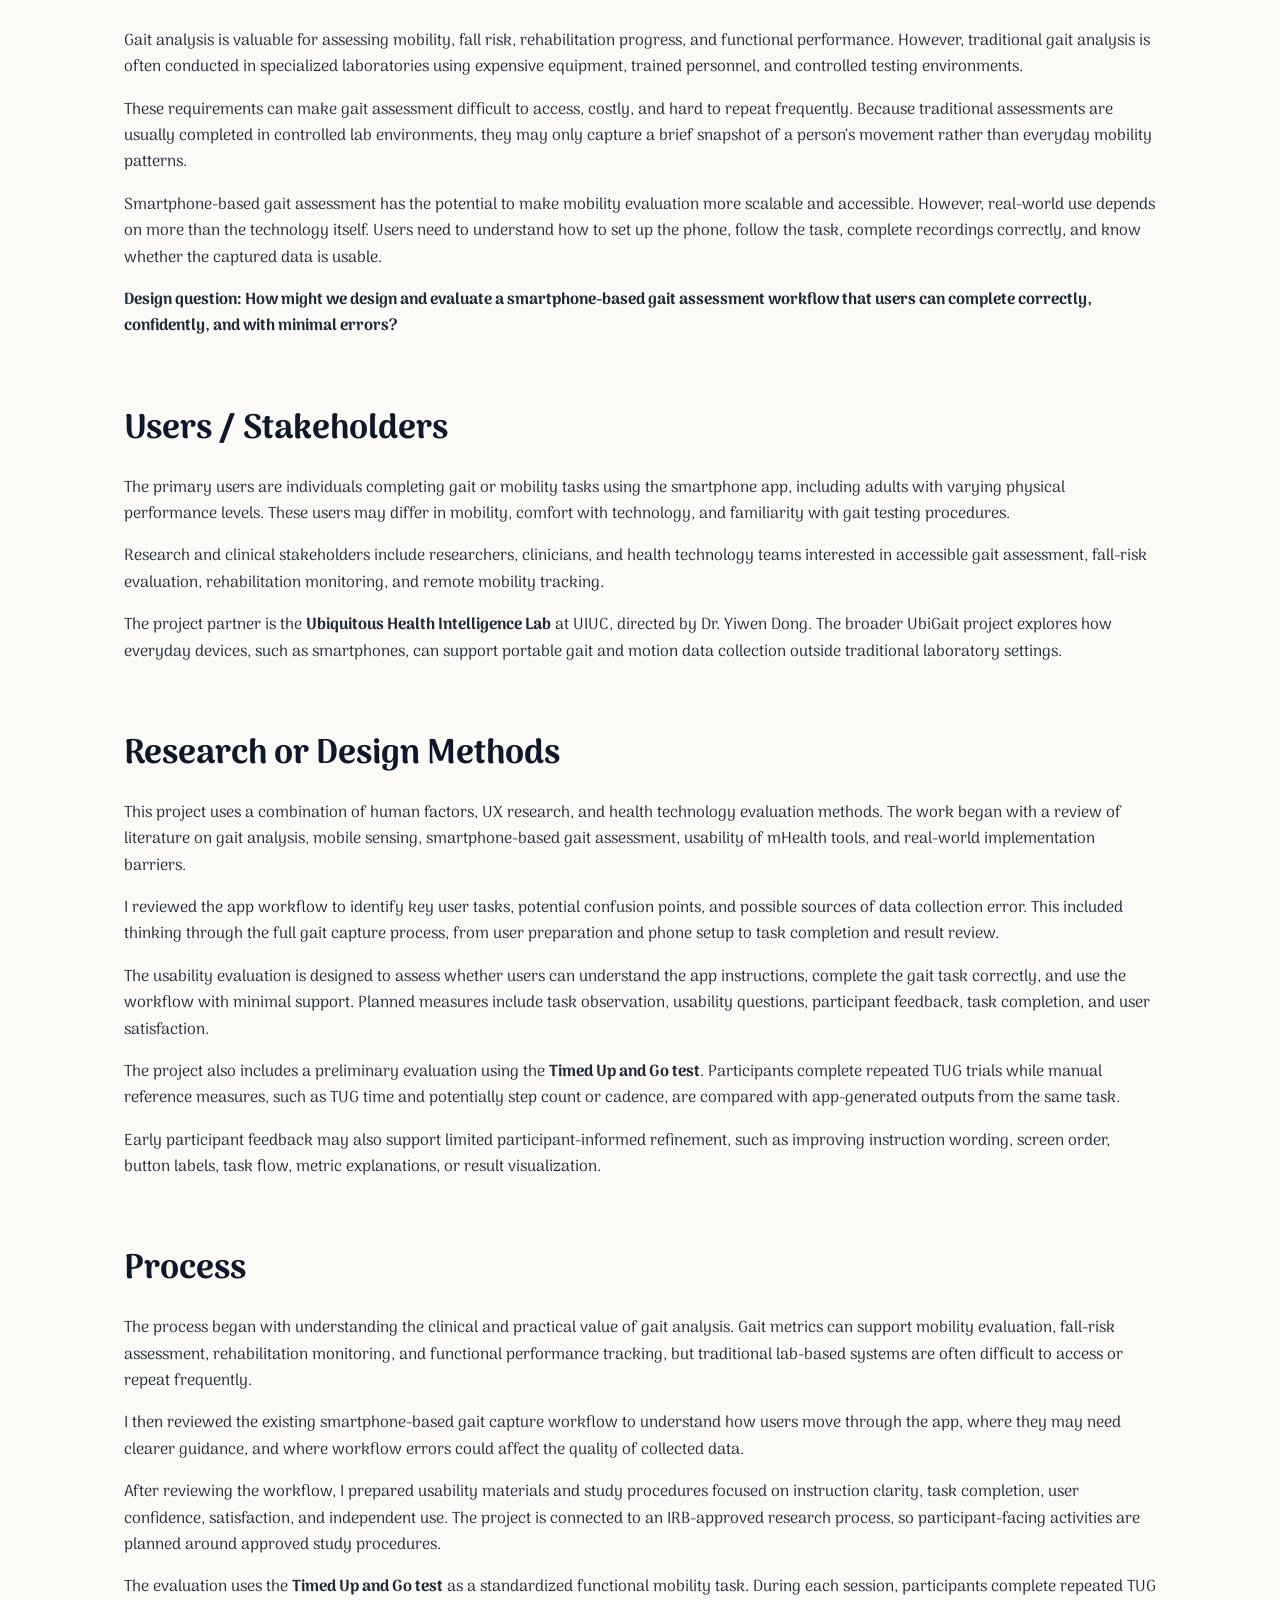
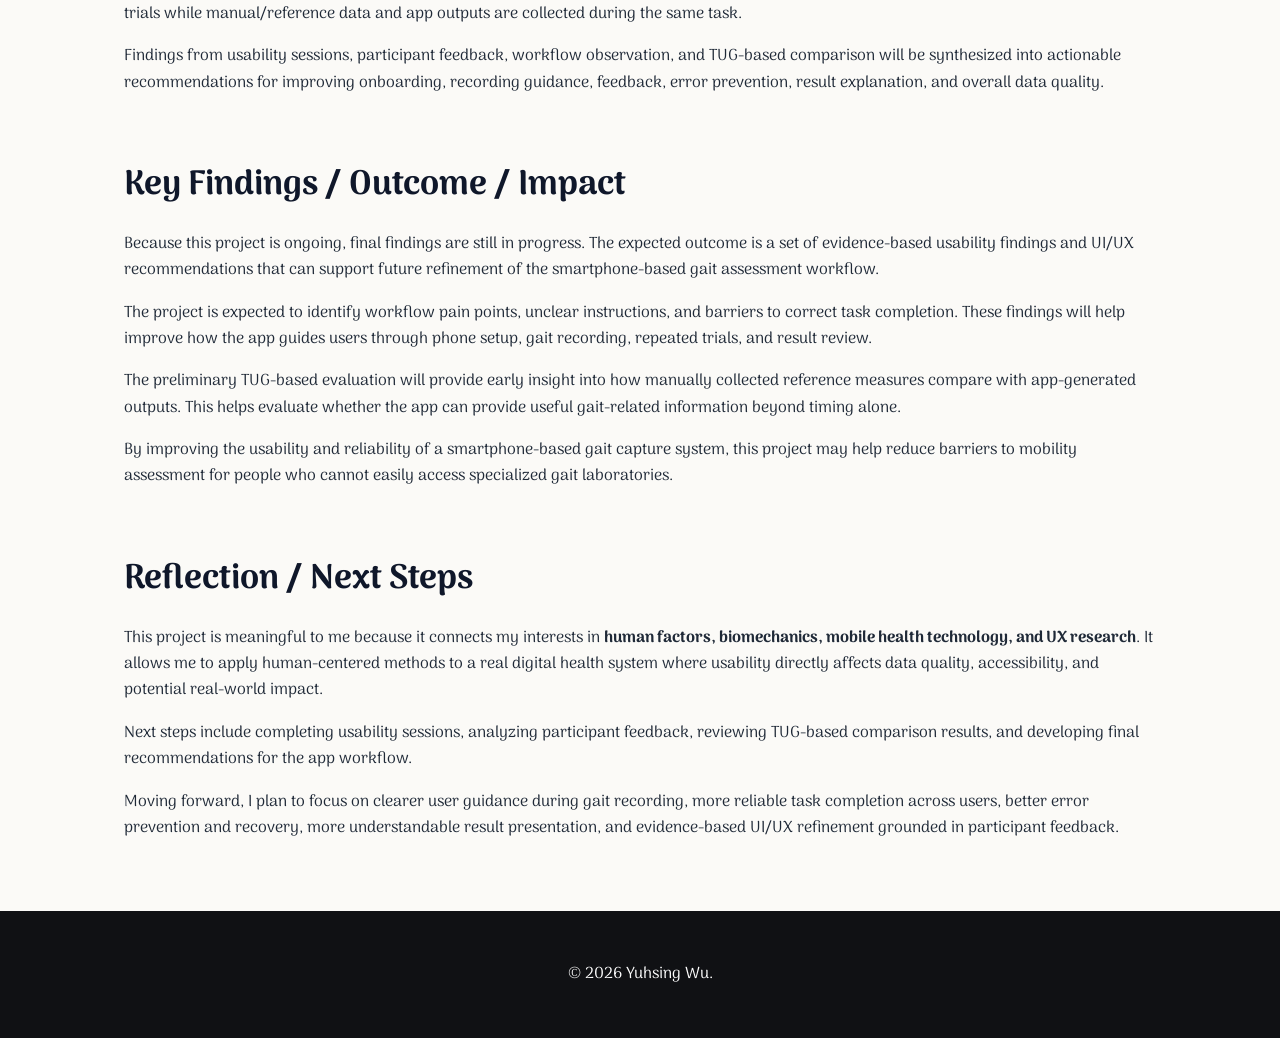
==== commit f88ebccd: "Update gait-motion.html" ====
--- a/gait-motion.html
+++ b/gait-motion.html
@@ -13,28 +13,28 @@
 </head>
 
 <body>
-  <header>
-    <nav class="navbar">
-      <a href="index.html" class="logo">Yuhsing Wu</a>
-      <div class="nav-links">
-        <a href="about.html">About</a>
-        <a href="index.html#projects">Projects</a>
-        <a href="index.html#skills">Skills</a>
-        <a href="index.html#contact">Contact</a>
-        <a href="resume.pdf" target="_blank">Resume</a>
-      </div>
-    </nav>
+  <header class="top-nav">
+    <a href="index.html" class="nav-brand">Yuhsing Wu</a>
+
+    <div class="nav-links">
+      <a href="about.html">About</a>
+      <a href="index.html#projects">Projects</a>
+      <a href="index.html#skills">Skills</a>
+      <a href="index.html#contact">Contact</a>
+      <a href="resume.pdf" target="_blank">Resume</a>
+    </div>
   </header>
 
-  <main class="project-page">
-    <a href="index.html#projects" class="back-link">← Back to Projects</a>
+  <div class="back-link-wrap">
+    <a href="index.html#projects" class="text-link">← Back to Projects</a>
+  </div>
 
     <section class="project-hero">
-      <p class="project-label">MHEALTH APP DESIGN · HUMAN FACTORS · UX RESEARCH</p>
+      <p class="section-label">MHEALTH APP DESIGN · HUMAN FACTORS · UX RESEARCH</p>
 
       <h1>Smartphone-Based Gait & Motion Analysis App</h1>
 
-      <p class="project-summary">
+      <p class="hero-description">
         A human-centered mHealth project focused on designing and evaluating a smartphone-based
         gait and motion analysis app for accessible mobility assessment outside traditional
         laboratory settings.
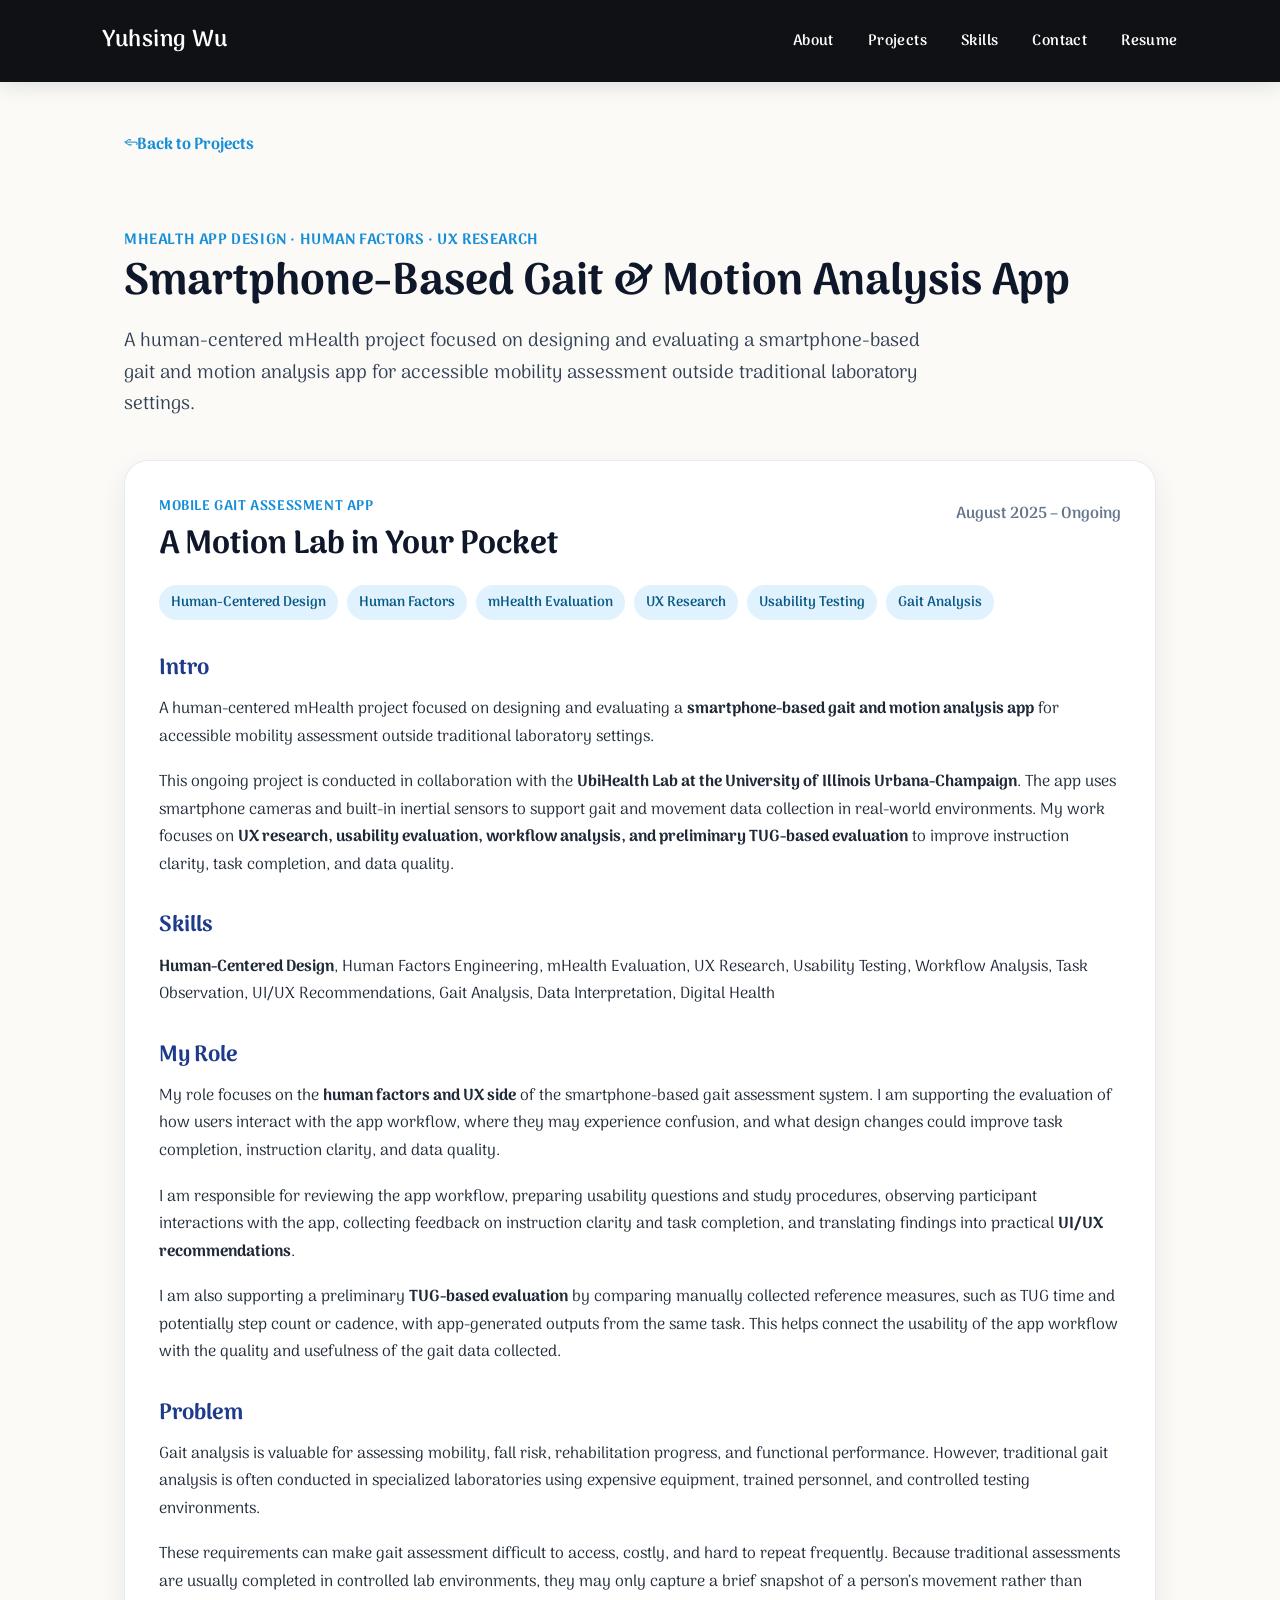
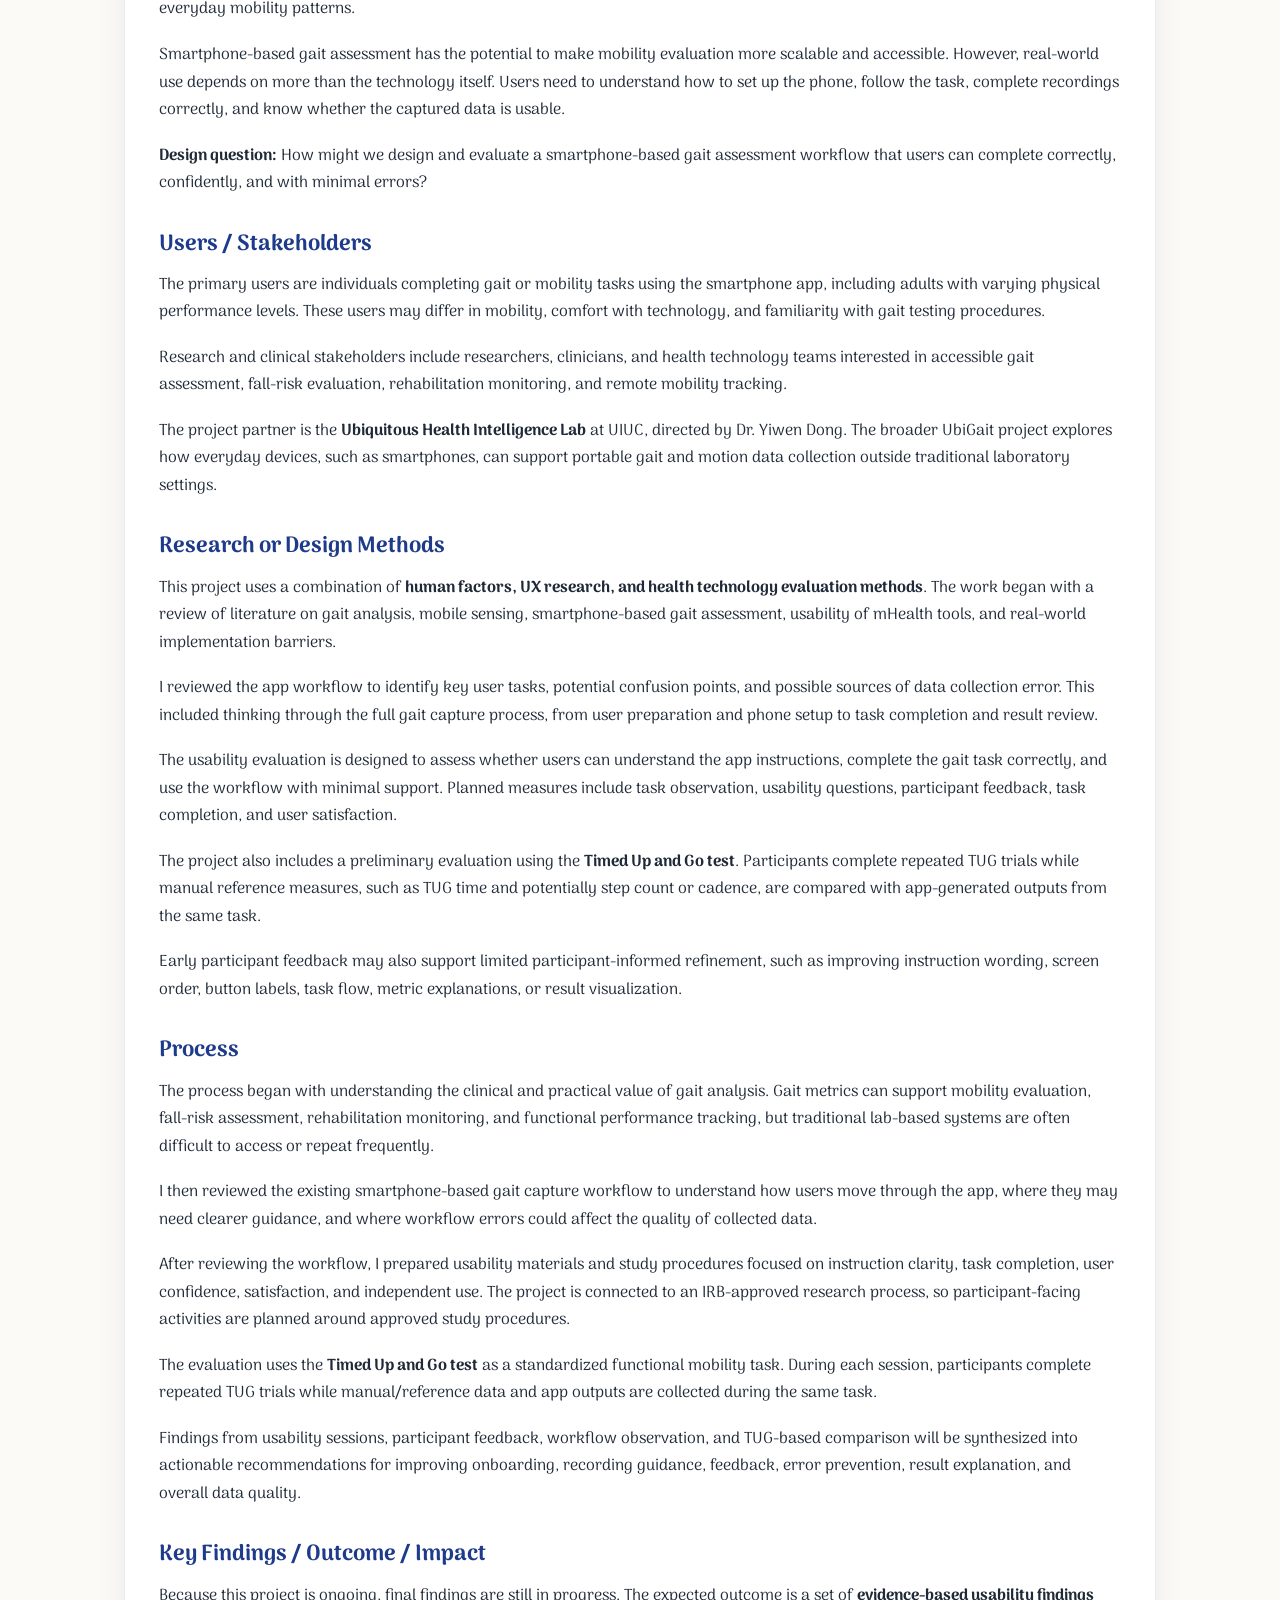
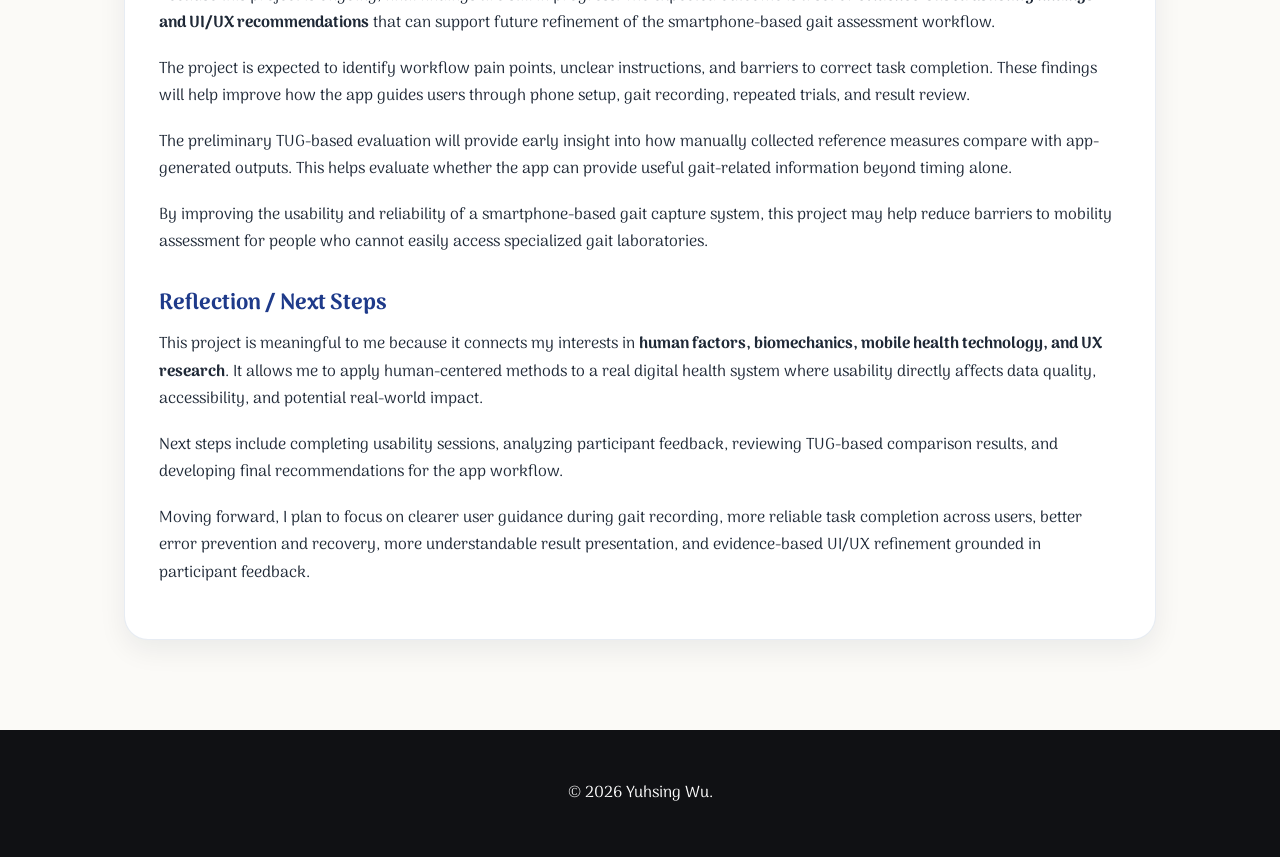
==== commit dc935df8: "Update gait-motion.html" ====
--- a/gait-motion.html
+++ b/gait-motion.html
@@ -3,295 +3,286 @@
 <head>
   <meta charset="UTF-8" />
   <meta name="viewport" content="width=device-width, initial-scale=1.0" />
+
   <title>Smartphone-Based Gait & Motion Analysis App | Yuhsing Wu</title>
 
   <link rel="preconnect" href="https://fonts.googleapis.com">
   <link rel="preconnect" href="https://fonts.gstatic.com" crossorigin>
   <link href="https://fonts.googleapis.com/css2?family=Arima:wght@300;400;500;600;700&display=swap" rel="stylesheet">
-  
-  <link rel="stylesheet" href="style.css" />
+
+  <link rel="stylesheet" href="style.css">
 </head>
 
 <body>
-  <header class="top-nav">
-    <a href="index.html" class="nav-brand">Yuhsing Wu</a>
+  <nav class="top-nav">
+    <div class="nav-brand">Yuhsing Wu</div>
 
     <div class="nav-links">
-      <a href="about.html">About</a>
+      <a href="index.html#about">About</a>
       <a href="index.html#projects">Projects</a>
       <a href="index.html#skills">Skills</a>
       <a href="index.html#contact">Contact</a>
       <a href="resume.pdf" target="_blank">Resume</a>
     </div>
+  </nav>
+
+  <div class="back-link-wrap">
+    <a class="text-link" href="index.html#projects">← Back to Projects</a>
+  </div>
+
+  <header class="page-hero">
+    <p class="section-label">mHealth App Design · Human Factors · UX Research</p>
+
+    <h1>Smartphone-Based Gait & Motion Analysis App</h1>
+
+    <p class="hero-description">
+      A human-centered mHealth project focused on designing and evaluating a smartphone-based
+      gait and motion analysis app for accessible mobility assessment outside traditional
+      laboratory settings.
+    </p>
   </header>
 
-  <div class="back-link-wrap">
-    <a href="index.html#projects" class="text-link">← Back to Projects</a>
-  </div>
-
-    <section class="project-hero">
-      <p class="section-label">MHEALTH APP DESIGN · HUMAN FACTORS · UX RESEARCH</p>
-
-      <h1>Smartphone-Based Gait & Motion Analysis App</h1>
-
-      <p class="hero-description">
-        A human-centered mHealth project focused on designing and evaluating a smartphone-based
-        gait and motion analysis app for accessible mobility assessment outside traditional
-        laboratory settings.
-      </p>
-
-      <div class="project-meta-card">
-        <p class="project-type">MOBILE GAIT ASSESSMENT APP</p>
-        <h2>A Motion Lab in Your Pocket</h2>
-        <p>August 2025 – Ongoing</p>
-
-        <div class="tag-list">
-          <span>Human-Centered Design</span>
-          <span>Human Factors</span>
-          <span>mHealth Evaluation</span>
-          <span>UX Research</span>
-          <span>Usability Testing</span>
-          <span>Gait Analysis</span>
+  <main class="hf-projects-section">
+    <article class="hf-project-card">
+      <div class="project-header">
+        <div>
+          <p class="project-label">Mobile Gait Assessment App</p>
+          <h2>A Motion Lab in Your Pocket</h2>
         </div>
+
+        <p class="project-timeline">August 2025 – Ongoing</p>
       </div>
-    </section>
-
-    <section class="project-section">
-      <h2>Intro</h2>
-
-      <p>
-        A human-centered mHealth project focused on designing and evaluating a
-        <strong>smartphone-based gait and motion analysis app</strong> for accessible mobility
-        assessment outside traditional laboratory settings.
-      </p>
-
-      <p>
-        This ongoing project is conducted in collaboration with the
-        <strong>UbiHealth Lab at the University of Illinois Urbana-Champaign</strong>. The app
-        uses smartphone cameras and built-in inertial sensors to support gait and movement data
-        collection in real-world environments. My work focuses on
-        <strong>UX research, usability evaluation, workflow analysis, and preliminary
-        TUG-based evaluation</strong> to improve instruction clarity, task completion, and data
-        quality.
-      </p>
-    </section>
-
-    <section class="project-section">
-      <h2>Skills</h2>
-
-      <p>
-        Human-Centered Design, Human Factors Engineering, mHealth Evaluation, UX Research,
-        Usability Testing, Workflow Analysis, Task Observation, UI/UX Recommendations, Gait
-        Analysis, Data Interpretation, Digital Health
-      </p>
-    </section>
-
-    <section class="project-section">
-      <h2>My Role</h2>
-
-      <p>
-        My role focuses on the <strong>human factors and UX side</strong> of the
-        smartphone-based gait assessment system. I am supporting the evaluation of how users
-        interact with the app workflow, where they may experience confusion, and what design
-        changes could improve task completion, instruction clarity, and data quality.
-      </p>
-
-      <p>
-        I am responsible for reviewing the app workflow, preparing usability questions and study
-        procedures, observing participant interactions with the app, collecting feedback on
-        instruction clarity and task completion, and translating findings into practical
-        <strong>UI/UX recommendations</strong>.
-      </p>
-
-      <p>
-        I am also supporting a preliminary <strong>TUG-based evaluation</strong> by comparing
-        manually collected reference measures, such as TUG time and potentially step count or
-        cadence, with app-generated outputs from the same task. This helps connect the usability
-        of the app workflow with the quality and usefulness of the gait data collected.
-      </p>
-    </section>
-
-    <section class="project-section">
-      <h2>Problem</h2>
-
-      <p>
-        Gait analysis is valuable for assessing mobility, fall risk, rehabilitation progress, and
-        functional performance. However, traditional gait analysis is often conducted in
-        specialized laboratories using expensive equipment, trained personnel, and controlled
-        testing environments.
-      </p>
-
-      <p>
-        These requirements can make gait assessment difficult to access, costly, and hard to
-        repeat frequently. Because traditional assessments are usually completed in controlled
-        lab environments, they may only capture a brief snapshot of a person’s movement rather
-        than everyday mobility patterns.
-      </p>
-
-      <p>
-        Smartphone-based gait assessment has the potential to make mobility evaluation more
-        scalable and accessible. However, real-world use depends on more than the technology
-        itself. Users need to understand how to set up the phone, follow the task, complete
-        recordings correctly, and know whether the captured data is usable.
-      </p>
-
-      <p>
-        <strong>
-          Design question: How might we design and evaluate a smartphone-based gait assessment
-          workflow that users can complete correctly, confidently, and with minimal errors?
-        </strong>
-      </p>
-    </section>
-
-    <section class="project-section">
-      <h2>Users / Stakeholders</h2>
-
-      <p>
-        The primary users are individuals completing gait or mobility tasks using the smartphone
-        app, including adults with varying physical performance levels. These users may differ in
-        mobility, comfort with technology, and familiarity with gait testing procedures.
-      </p>
-
-      <p>
-        Research and clinical stakeholders include researchers, clinicians, and health technology
-        teams interested in accessible gait assessment, fall-risk evaluation, rehabilitation
-        monitoring, and remote mobility tracking.
-      </p>
-
-      <p>
-        The project partner is the <strong>Ubiquitous Health Intelligence Lab</strong> at UIUC,
-        directed by Dr. Yiwen Dong. The broader UbiGait project explores how everyday devices,
-        such as smartphones, can support portable gait and motion data collection outside
-        traditional laboratory settings.
-      </p>
-    </section>
-
-    <section class="project-section">
-      <h2>Research or Design Methods</h2>
-
-      <p>
-        This project uses a combination of human factors, UX research, and health technology
-        evaluation methods. The work began with a review of literature on gait analysis,
-        mobile sensing, smartphone-based gait assessment, usability of mHealth tools, and
-        real-world implementation barriers.
-      </p>
-
-      <p>
-        I reviewed the app workflow to identify key user tasks, potential confusion points, and
-        possible sources of data collection error. This included thinking through the full gait
-        capture process, from user preparation and phone setup to task completion and result
-        review.
-      </p>
-
-      <p>
-        The usability evaluation is designed to assess whether users can understand the app
-        instructions, complete the gait task correctly, and use the workflow with minimal support.
-        Planned measures include task observation, usability questions, participant feedback,
-        task completion, and user satisfaction.
-      </p>
-
-      <p>
-        The project also includes a preliminary evaluation using the
-        <strong>Timed Up and Go test</strong>. Participants complete repeated TUG trials while
-        manual reference measures, such as TUG time and potentially step count or cadence, are
-        compared with app-generated outputs from the same task.
-      </p>
-
-      <p>
-        Early participant feedback may also support limited participant-informed refinement,
-        such as improving instruction wording, screen order, button labels, task flow, metric
-        explanations, or result visualization.
-      </p>
-    </section>
-
-    <section class="project-section">
-      <h2>Process</h2>
-
-      <p>
-        The process began with understanding the clinical and practical value of gait analysis.
-        Gait metrics can support mobility evaluation, fall-risk assessment, rehabilitation
-        monitoring, and functional performance tracking, but traditional lab-based systems are
-        often difficult to access or repeat frequently.
-      </p>
-
-      <p>
-        I then reviewed the existing smartphone-based gait capture workflow to understand how
-        users move through the app, where they may need clearer guidance, and where workflow
-        errors could affect the quality of collected data.
-      </p>
-
-      <p>
-        After reviewing the workflow, I prepared usability materials and study procedures focused
-        on instruction clarity, task completion, user confidence, satisfaction, and independent
-        use. The project is connected to an IRB-approved research process, so participant-facing
-        activities are planned around approved study procedures.
-      </p>
-
-      <p>
-        The evaluation uses the <strong>Timed Up and Go test</strong> as a standardized
-        functional mobility task. During each session, participants complete repeated TUG trials
-        while manual/reference data and app outputs are collected during the same task.
-      </p>
-
-      <p>
-        Findings from usability sessions, participant feedback, workflow observation, and
-        TUG-based comparison will be synthesized into actionable recommendations for improving
-        onboarding, recording guidance, feedback, error prevention, result explanation, and
-        overall data quality.
-      </p>
-    </section>
-
-    <section class="project-section">
-      <h2>Key Findings / Outcome / Impact</h2>
-
-      <p>
-        Because this project is ongoing, final findings are still in progress. The expected outcome
-        is a set of evidence-based usability findings and UI/UX recommendations that can support
-        future refinement of the smartphone-based gait assessment workflow.
-      </p>
-
-      <p>
-        The project is expected to identify workflow pain points, unclear instructions, and barriers
-        to correct task completion. These findings will help improve how the app guides users
-        through phone setup, gait recording, repeated trials, and result review.
-      </p>
-
-      <p>
-        The preliminary TUG-based evaluation will provide early insight into how manually
-        collected reference measures compare with app-generated outputs. This helps evaluate
-        whether the app can provide useful gait-related information beyond timing alone.
-      </p>
-
-      <p>
-        By improving the usability and reliability of a smartphone-based gait capture system, this
-        project may help reduce barriers to mobility assessment for people who cannot easily
-        access specialized gait laboratories.
-      </p>
-    </section>
-
-    <section class="project-section">
-      <h2>Reflection / Next Steps</h2>
-
-      <p>
-        This project is meaningful to me because it connects my interests in
-        <strong>human factors, biomechanics, mobile health technology, and UX research</strong>.
-        It allows me to apply human-centered methods to a real digital health system where
-        usability directly affects data quality, accessibility, and potential real-world impact.
-      </p>
-
-      <p>
-        Next steps include completing usability sessions, analyzing participant feedback,
-        reviewing TUG-based comparison results, and developing final recommendations for the
-        app workflow.
-      </p>
-
-      <p>
-        Moving forward, I plan to focus on clearer user guidance during gait recording, more
-        reliable task completion across users, better error prevention and recovery, more
-        understandable result presentation, and evidence-based UI/UX refinement grounded in
-        participant feedback.
-      </p>
-    </section>
+
+      <div class="project-meta">
+        <span>Human-Centered Design</span>
+        <span>Human Factors</span>
+        <span>mHealth Evaluation</span>
+        <span>UX Research</span>
+        <span>Usability Testing</span>
+        <span>Gait Analysis</span>
+      </div>
+
+      <div class="project-content">
+        <h3>Intro</h3>
+
+        <p>
+          A human-centered mHealth project focused on designing and evaluating a
+          <strong>smartphone-based gait and motion analysis app</strong> for accessible mobility
+          assessment outside traditional laboratory settings.
+        </p>
+
+        <p>
+          This ongoing project is conducted in collaboration with the
+          <strong>UbiHealth Lab at the University of Illinois Urbana-Champaign</strong>. The app
+          uses smartphone cameras and built-in inertial sensors to support gait and movement data
+          collection in real-world environments. My work focuses on
+          <strong>UX research, usability evaluation, workflow analysis, and preliminary
+          TUG-based evaluation</strong> to improve instruction clarity, task completion, and data
+          quality.
+        </p>
+
+        <h3>Skills</h3>
+
+        <p>
+          <strong>Human-Centered Design</strong>, Human Factors Engineering, mHealth Evaluation,
+          UX Research, Usability Testing, Workflow Analysis, Task Observation, UI/UX
+          Recommendations, Gait Analysis, Data Interpretation, Digital Health
+        </p>
+
+        <h3>My Role</h3>
+
+        <p>
+          My role focuses on the <strong>human factors and UX side</strong> of the
+          smartphone-based gait assessment system. I am supporting the evaluation of how users
+          interact with the app workflow, where they may experience confusion, and what design
+          changes could improve task completion, instruction clarity, and data quality.
+        </p>
+
+        <p>
+          I am responsible for reviewing the app workflow, preparing usability questions and study
+          procedures, observing participant interactions with the app, collecting feedback on
+          instruction clarity and task completion, and translating findings into practical
+          <strong>UI/UX recommendations</strong>.
+        </p>
+
+        <p>
+          I am also supporting a preliminary <strong>TUG-based evaluation</strong> by comparing
+          manually collected reference measures, such as TUG time and potentially step count or
+          cadence, with app-generated outputs from the same task. This helps connect the usability
+          of the app workflow with the quality and usefulness of the gait data collected.
+        </p>
+
+        <h3>Problem</h3>
+
+        <p>
+          Gait analysis is valuable for assessing mobility, fall risk, rehabilitation progress, and
+          functional performance. However, traditional gait analysis is often conducted in
+          specialized laboratories using expensive equipment, trained personnel, and controlled
+          testing environments.
+        </p>
+
+        <p>
+          These requirements can make gait assessment difficult to access, costly, and hard to
+          repeat frequently. Because traditional assessments are usually completed in controlled
+          lab environments, they may only capture a brief snapshot of a person’s movement rather
+          than everyday mobility patterns.
+        </p>
+
+        <p>
+          Smartphone-based gait assessment has the potential to make mobility evaluation more
+          scalable and accessible. However, real-world use depends on more than the technology
+          itself. Users need to understand how to set up the phone, follow the task, complete
+          recordings correctly, and know whether the captured data is usable.
+        </p>
+
+        <p>
+          <strong>Design question:</strong> How might we design and evaluate a smartphone-based
+          gait assessment workflow that users can complete correctly, confidently, and with
+          minimal errors?
+        </p>
+
+        <h3>Users / Stakeholders</h3>
+
+        <p>
+          The primary users are individuals completing gait or mobility tasks using the smartphone
+          app, including adults with varying physical performance levels. These users may differ in
+          mobility, comfort with technology, and familiarity with gait testing procedures.
+        </p>
+
+        <p>
+          Research and clinical stakeholders include researchers, clinicians, and health technology
+          teams interested in accessible gait assessment, fall-risk evaluation, rehabilitation
+          monitoring, and remote mobility tracking.
+        </p>
+
+        <p>
+          The project partner is the <strong>Ubiquitous Health Intelligence Lab</strong> at UIUC,
+          directed by Dr. Yiwen Dong. The broader UbiGait project explores how everyday devices,
+          such as smartphones, can support portable gait and motion data collection outside
+          traditional laboratory settings.
+        </p>
+
+        <h3>Research or Design Methods</h3>
+
+        <p>
+          This project uses a combination of <strong>human factors, UX research, and health
+          technology evaluation methods</strong>. The work began with a review of literature on
+          gait analysis, mobile sensing, smartphone-based gait assessment, usability of mHealth
+          tools, and real-world implementation barriers.
+        </p>
+
+        <p>
+          I reviewed the app workflow to identify key user tasks, potential confusion points, and
+          possible sources of data collection error. This included thinking through the full gait
+          capture process, from user preparation and phone setup to task completion and result
+          review.
+        </p>
+
+        <p>
+          The usability evaluation is designed to assess whether users can understand the app
+          instructions, complete the gait task correctly, and use the workflow with minimal
+          support. Planned measures include task observation, usability questions, participant
+          feedback, task completion, and user satisfaction.
+        </p>
+
+        <p>
+          The project also includes a preliminary evaluation using the
+          <strong>Timed Up and Go test</strong>. Participants complete repeated TUG trials while
+          manual reference measures, such as TUG time and potentially step count or cadence, are
+          compared with app-generated outputs from the same task.
+        </p>
+
+        <p>
+          Early participant feedback may also support limited participant-informed refinement,
+          such as improving instruction wording, screen order, button labels, task flow, metric
+          explanations, or result visualization.
+        </p>
+
+        <h3>Process</h3>
+
+        <p>
+          The process began with understanding the clinical and practical value of gait analysis.
+          Gait metrics can support mobility evaluation, fall-risk assessment, rehabilitation
+          monitoring, and functional performance tracking, but traditional lab-based systems are
+          often difficult to access or repeat frequently.
+        </p>
+
+        <p>
+          I then reviewed the existing smartphone-based gait capture workflow to understand how
+          users move through the app, where they may need clearer guidance, and where workflow
+          errors could affect the quality of collected data.
+        </p>
+
+        <p>
+          After reviewing the workflow, I prepared usability materials and study procedures focused
+          on instruction clarity, task completion, user confidence, satisfaction, and independent
+          use. The project is connected to an IRB-approved research process, so participant-facing
+          activities are planned around approved study procedures.
+        </p>
+
+        <p>
+          The evaluation uses the <strong>Timed Up and Go test</strong> as a standardized
+          functional mobility task. During each session, participants complete repeated TUG trials
+          while manual/reference data and app outputs are collected during the same task.
+        </p>
+
+        <p>
+          Findings from usability sessions, participant feedback, workflow observation, and
+          TUG-based comparison will be synthesized into actionable recommendations for improving
+          onboarding, recording guidance, feedback, error prevention, result explanation, and
+          overall data quality.
+        </p>
+
+        <h3>Key Findings / Outcome / Impact</h3>
+
+        <p>
+          Because this project is ongoing, final findings are still in progress. The expected
+          outcome is a set of <strong>evidence-based usability findings and UI/UX
+          recommendations</strong> that can support future refinement of the smartphone-based
+          gait assessment workflow.
+        </p>
+
+        <p>
+          The project is expected to identify workflow pain points, unclear instructions, and
+          barriers to correct task completion. These findings will help improve how the app guides
+          users through phone setup, gait recording, repeated trials, and result review.
+        </p>
+
+        <p>
+          The preliminary TUG-based evaluation will provide early insight into how manually
+          collected reference measures compare with app-generated outputs. This helps evaluate
+          whether the app can provide useful gait-related information beyond timing alone.
+        </p>
+
+        <p>
+          By improving the usability and reliability of a smartphone-based gait capture system,
+          this project may help reduce barriers to mobility assessment for people who cannot
+          easily access specialized gait laboratories.
+        </p>
+
+        <h3>Reflection / Next Steps</h3>
+
+        <p>
+          This project is meaningful to me because it connects my interests in
+          <strong>human factors, biomechanics, mobile health technology, and UX research</strong>.
+          It allows me to apply human-centered methods to a real digital health system where
+          usability directly affects data quality, accessibility, and potential real-world impact.
+        </p>
+
+        <p>
+          Next steps include completing usability sessions, analyzing participant feedback,
+          reviewing TUG-based comparison results, and developing final recommendations for the
+          app workflow.
+        </p>
+
+        <p>
+          Moving forward, I plan to focus on clearer user guidance during gait recording, more
+          reliable task completion across users, better error prevention and recovery, more
+          understandable result presentation, and evidence-based UI/UX refinement grounded in
+          participant feedback.
+        </p>
+      </div>
+    </article>
   </main>
 
   <footer>
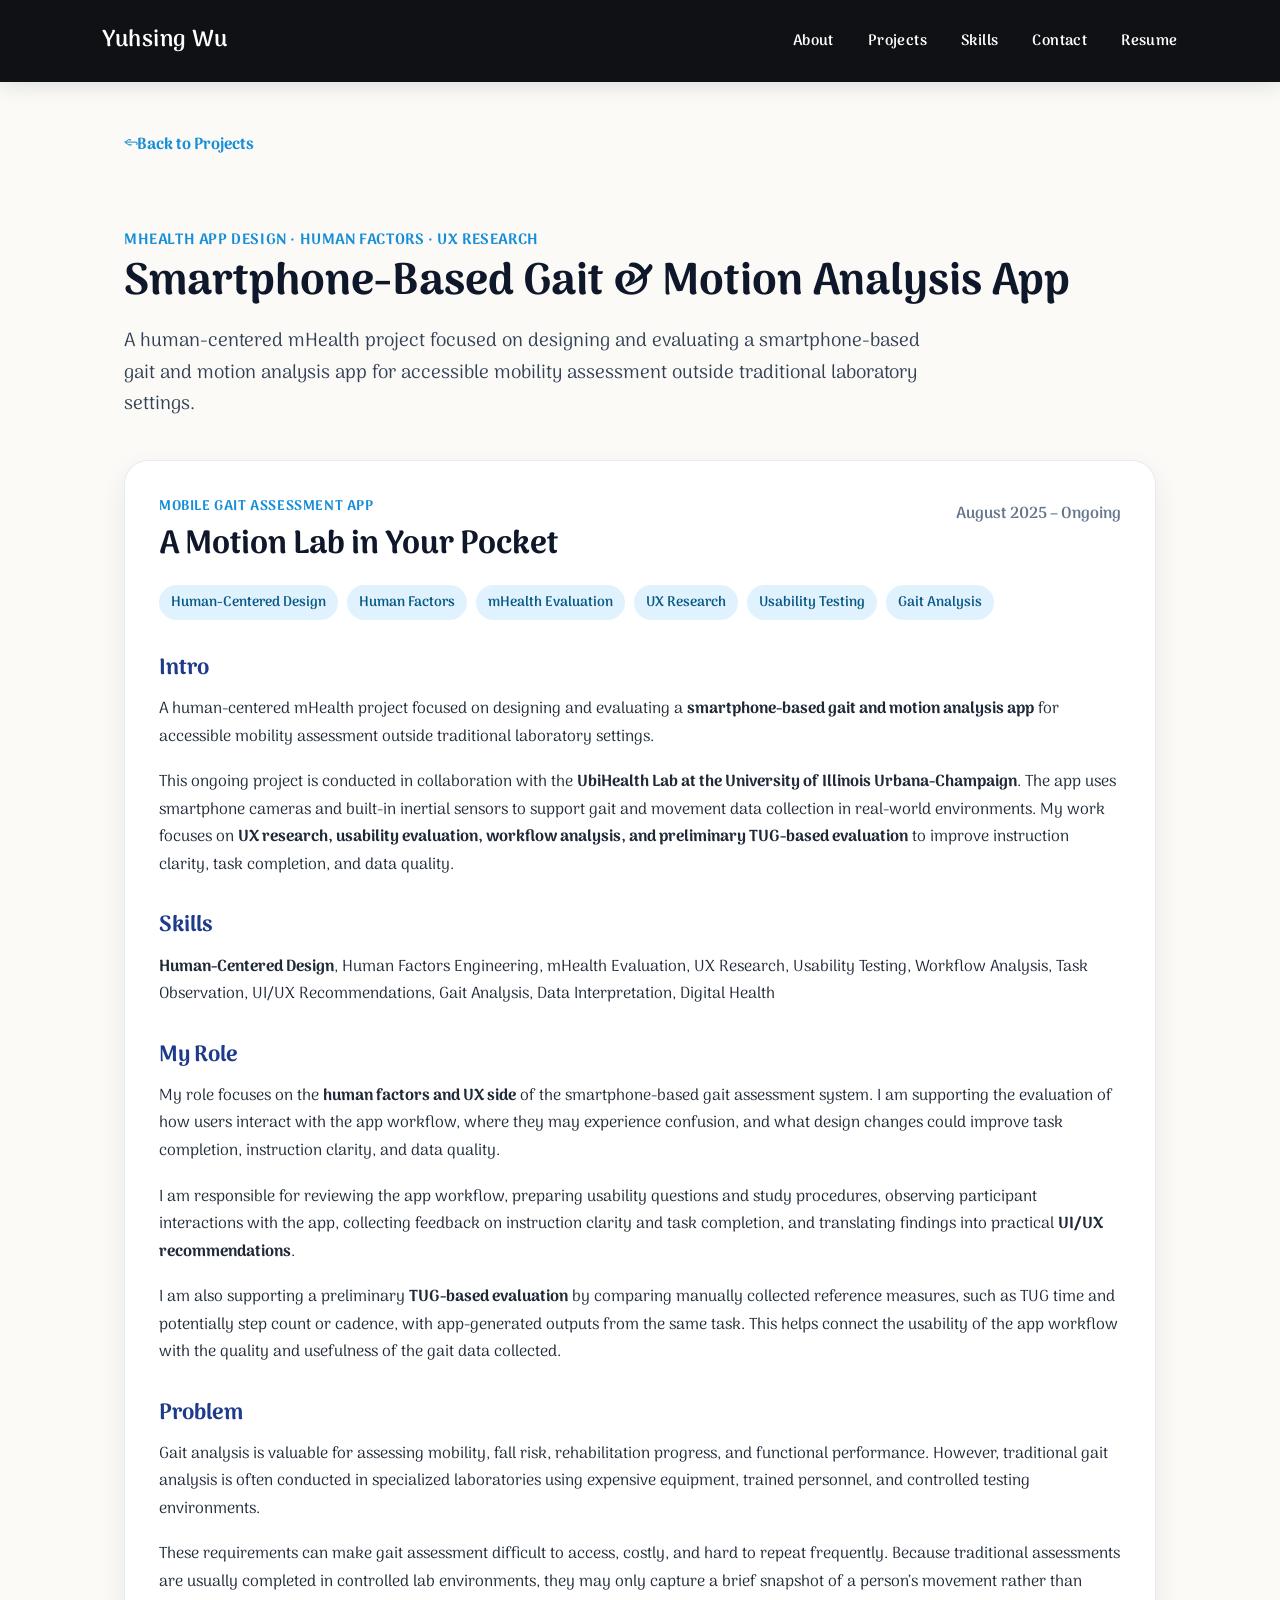
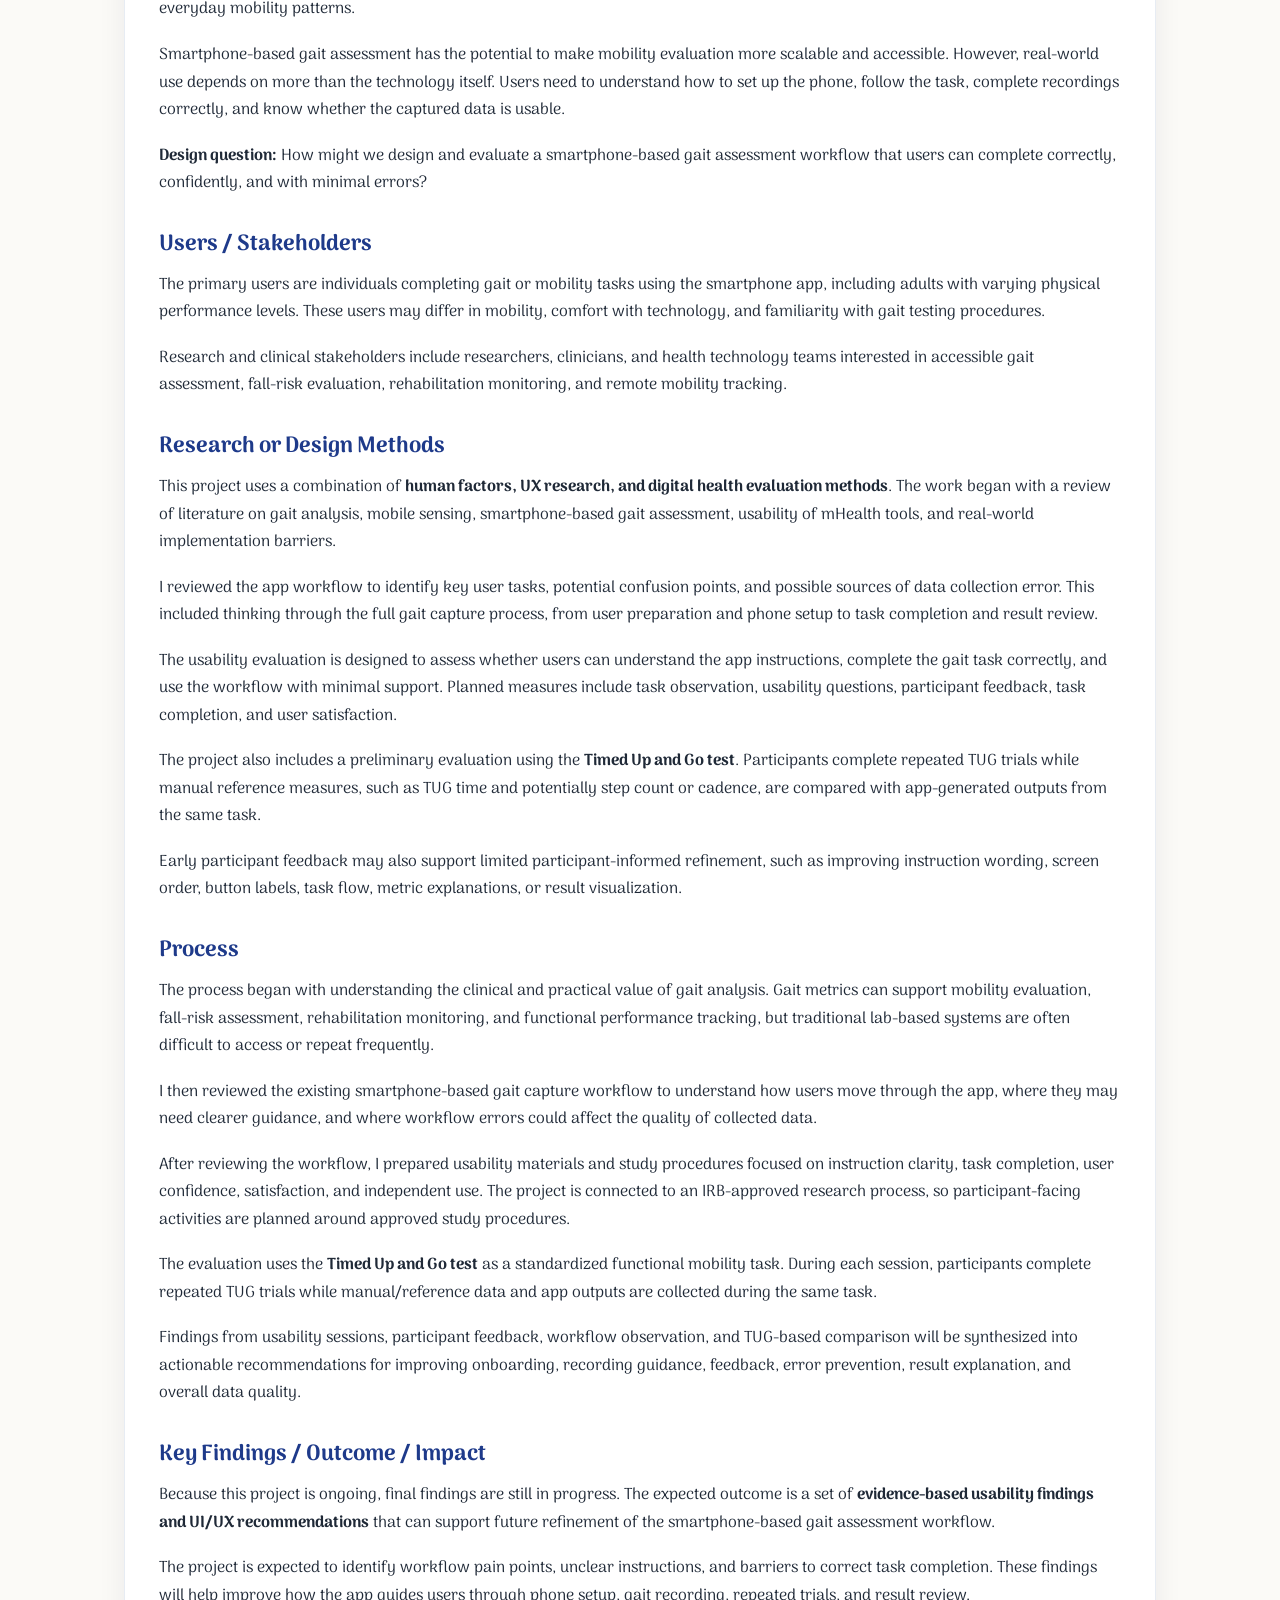
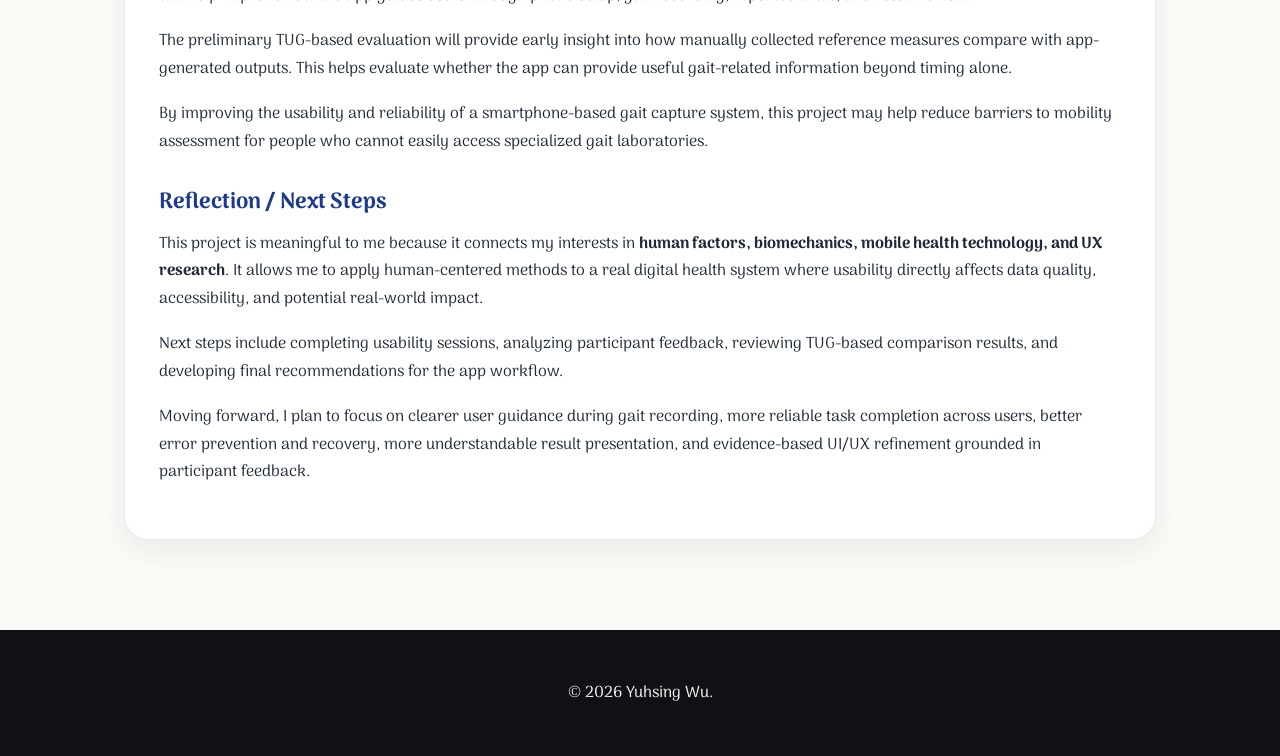
==== commit e28c0253: "Update gait-motion.html" ====
--- a/gait-motion.html
+++ b/gait-motion.html
@@ -155,18 +155,11 @@
           monitoring, and remote mobility tracking.
         </p>
 
-        <p>
-          The project partner is the <strong>Ubiquitous Health Intelligence Lab</strong> at UIUC,
-          directed by Dr. Yiwen Dong. The broader UbiGait project explores how everyday devices,
-          such as smartphones, can support portable gait and motion data collection outside
-          traditional laboratory settings.
-        </p>
-
         <h3>Research or Design Methods</h3>
 
         <p>
-          This project uses a combination of <strong>human factors, UX research, and health
-          technology evaluation methods</strong>. The work began with a review of literature on
+          This project uses a combination of <strong>human factors, UX research, and digital health
+          evaluation methods</strong>. The work began with a review of literature on
           gait analysis, mobile sensing, smartphone-based gait assessment, usability of mHealth
           tools, and real-world implementation barriers.
         </p>
